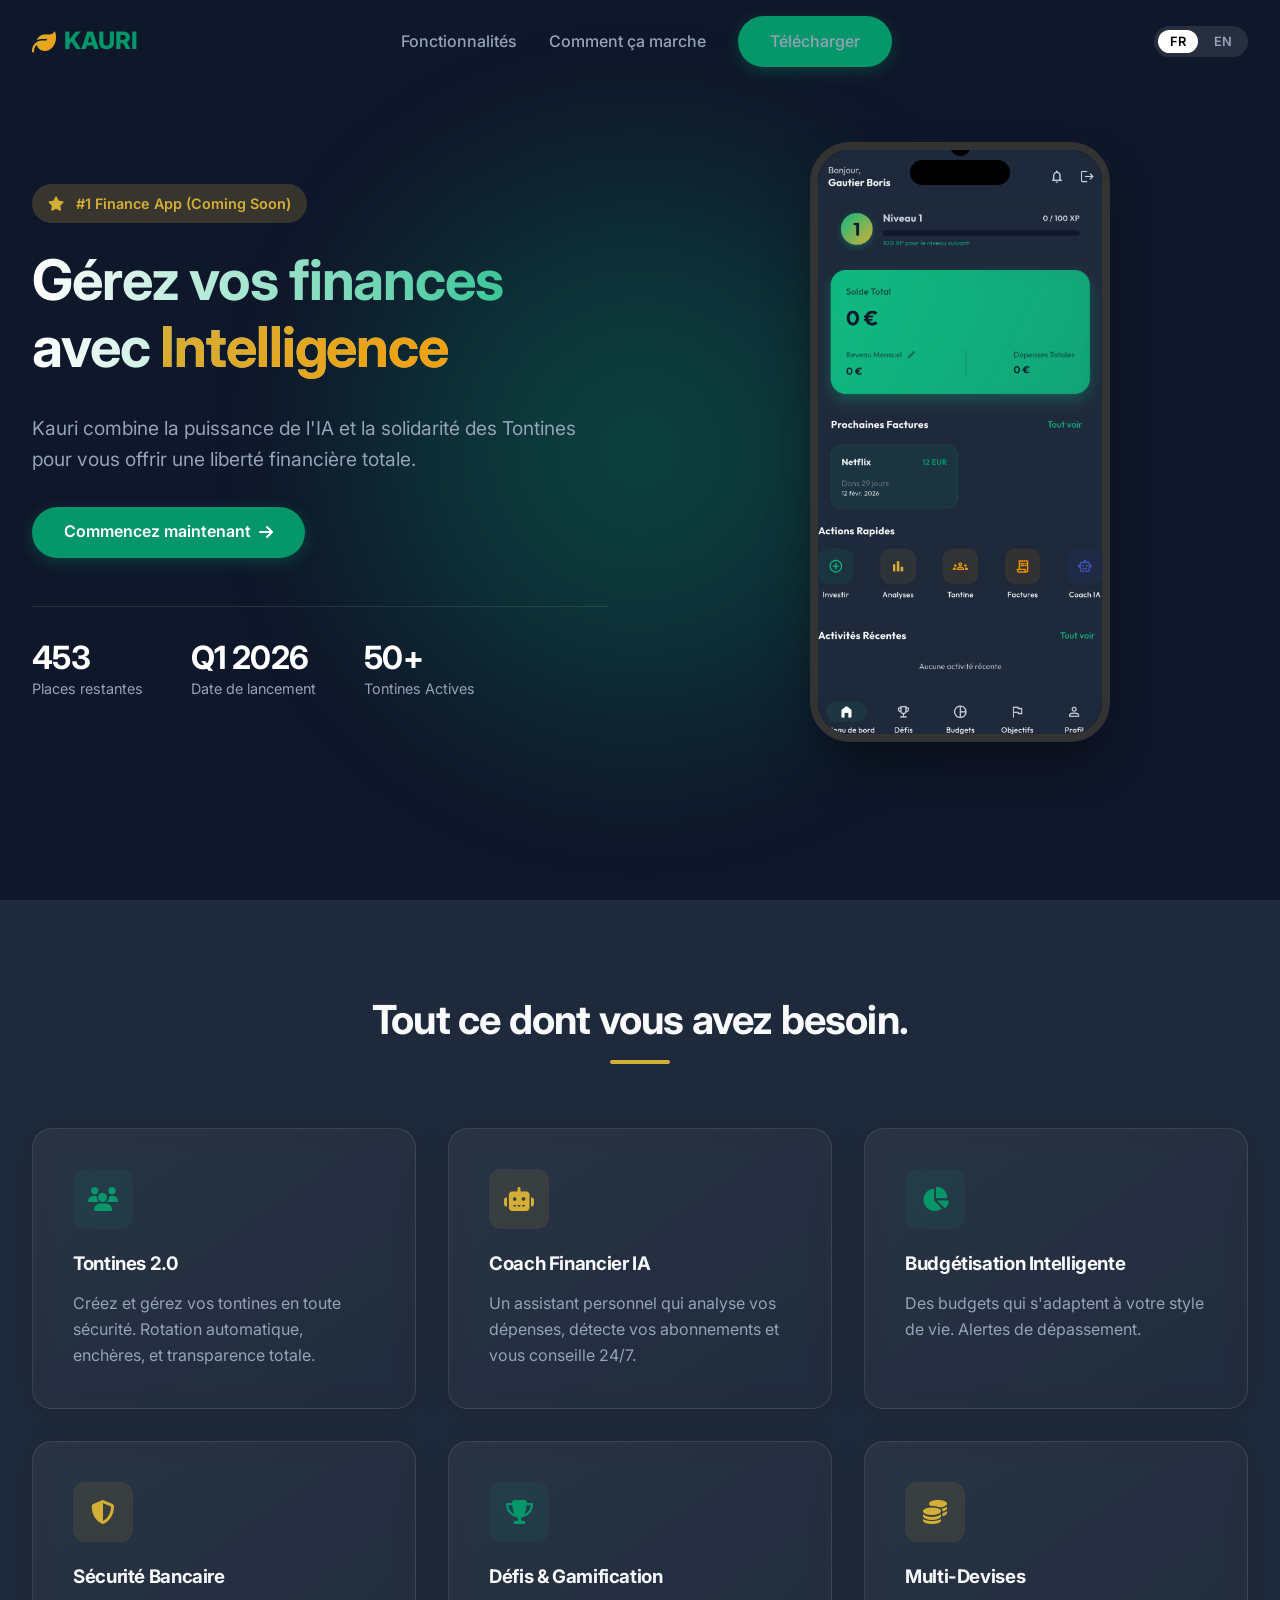
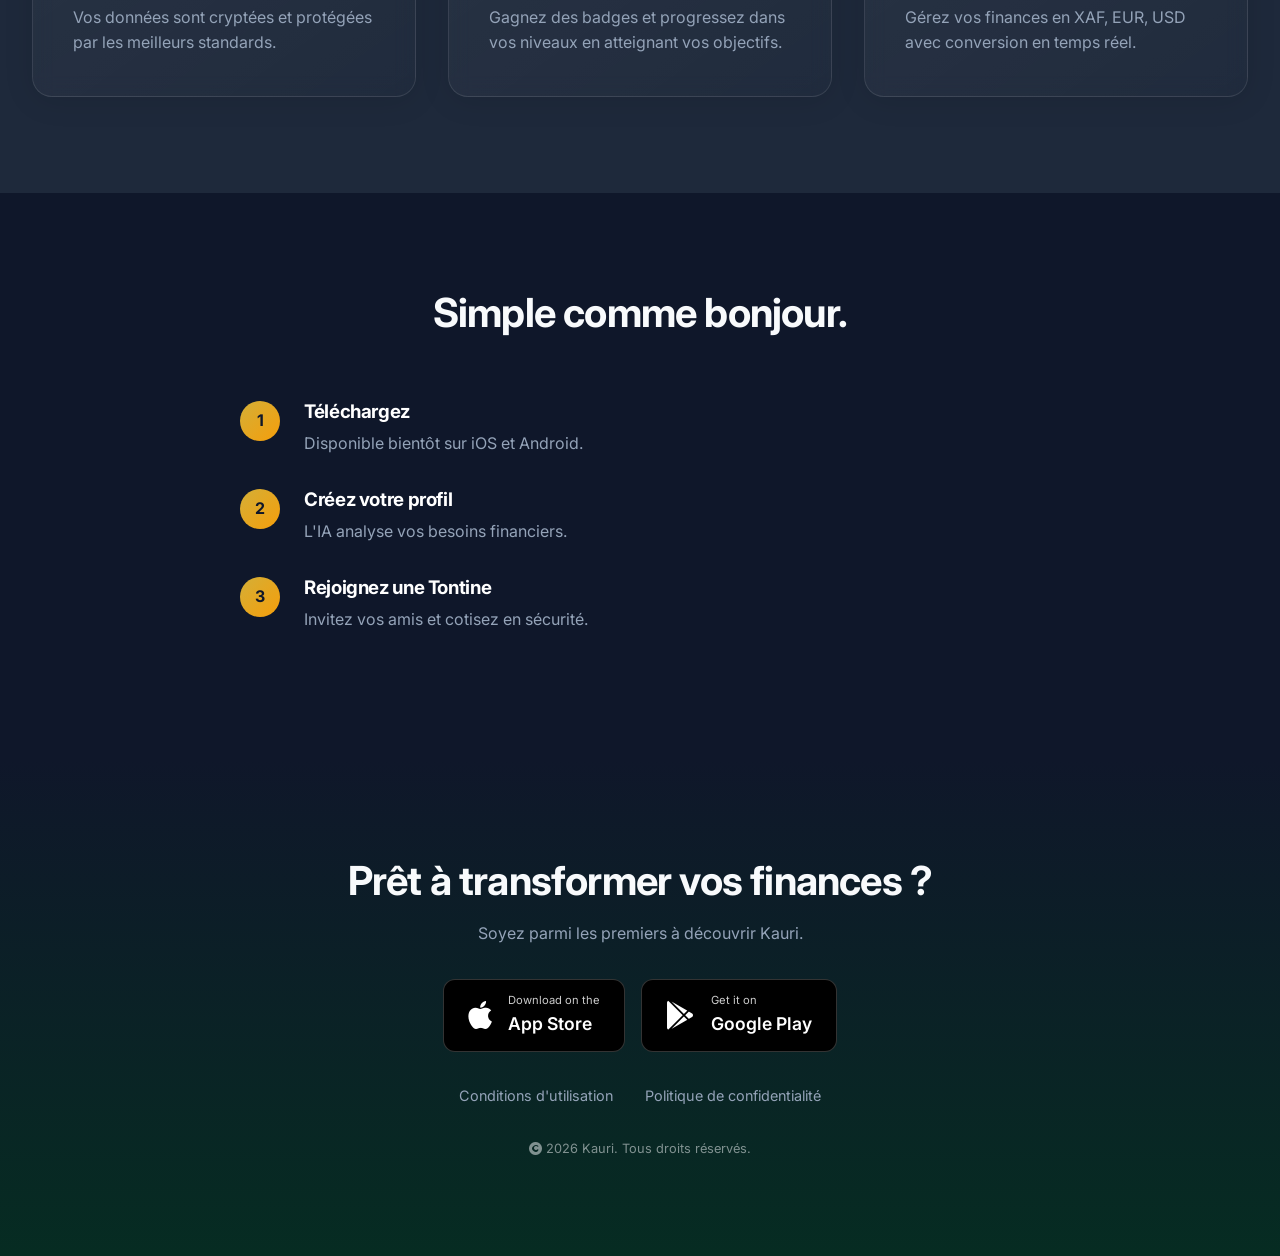
==== index.html @ 6c4b0b82 "Website commit" ====
<!DOCTYPE html>
<html lang="fr">

<head>
    <meta charset="UTF-8">
    <meta name="viewport" content="width=device-width, initial-scale=1.0">
    <title>Kauri - Smart Financial Management</title>
    <link rel="stylesheet" href="styles.css">

    <!-- PWA Manifest -->
    <link rel="manifest" href="manifest.json">
    <meta name="theme-color" content="#059669">
    <link rel="icon" type="image/x-icon" href="logo.png">

    <!-- Social Metadata (Open Graph) -->
    <meta property="og:title" content="Kauri - Smart Financial Management">
    <meta property="og:description"
        content="Kauri combines AI power and Tontine solidarity to give you total financial freedom.">
    <meta property="og:image" content="app_screenshot.png">
    <meta property="og:url" content="https://kauri-app.com">
    <meta name="twitter:card" content="summary_large_image">

    <!-- Google Fonts -->
    <link rel="preconnect" href="https://fonts.googleapis.com">
    <link rel="preconnect" href="https://fonts.gstatic.com" crossorigin>
    <link href="https://fonts.googleapis.com/css2?family=Inter:wght@400;500;600;700;800&display=swap" rel="stylesheet">
    <!-- Font Awesome -->
    <link rel="stylesheet" href="https://cdnjs.cloudflare.com/ajax/libs/font-awesome/6.4.0/css/all.min.css">
    <style>
        .fade-in-up {
            opacity: 0;
            transform: translateY(30px);
            transition: all 0.8s ease-out;
        }

        .fade-in-up.visible {
            opacity: 1;
            transform: translateY(0);
        }
    </style>
</head>

<body>

    <!-- Navigation -->
    <nav>
        <div class="container nav-content">
            <div class="logo">
                <i class="fas fa-leaf text-gradient-gold"></i>
                <span>KAURI</span>
            </div>
            <ul class="nav-links">
                <li><a href="#features" data-i18n="nav.features">Fonctionnalités</a></li>
                <li><a href="#how" data-i18n="nav.howItWorks">Comment ça marche</a></li>
                <li><a href="#download" class="btn btn-primary" data-i18n="nav.download">Télécharger</a></li>
            </ul>
            <div class="lang-switch">
                <button class="lang-btn active" data-lang="fr">FR</button>
                <button class="lang-btn" data-lang="en">EN</button>
            </div>
        </div>
    </nav>

    <!-- Hero Section -->
    <section class="hero">
        <div class="hero-blob"></div>
        <div class="container hero-grid">
            <div class="hero-content fade-in-up">
                <div class="badge"
                    style="display:inline-block; padding: 0.5rem 1rem; background: rgba(212, 175, 55, 0.2); color: var(--secondary); border-radius: 20px; margin-bottom: 1.5rem; font-weight: 600; font-size: 0.9rem;">
                    <i class="fas fa-star" style="margin-right:0.5rem;"></i> #1 Finance App (Coming Soon)
                </div>
                <h1 data-i18n-html="hero.title">Gérez vos finances avec <span
                        class="text-gradient-gold">Intelligence</span></h1>
                <p style="color: var(--text-muted); font-size: 1.2rem; margin: 2rem 0;" data-i18n="hero.subtitle">
                    Kauri combine la puissance de l'IA et la solidarité des Tontines pour vous offrir une liberté
                    financière totale.
                </p>
                <div class="cta-group" style="display: flex; gap: 1rem;">
                    <a href="#download" class="btn btn-primary">
                        <span data-i18n="hero.ctaPrimary">Rejoindre la liste d'attente</span>
                        <i class="fas fa-arrow-right"></i>
                    </a>
                </div>

                <div class="hero-stats">
                    <div class="stat-item">
                        <h4>453</h4>
                        <p data-i18n="hero.stat1">Places restantes</p>
                    </div>
                    <div class="stat-item">
                        <h4>Q1 2026</h4>
                        <p data-i18n="hero.stat2">Date de lancement</p>
                    </div>
                    <div class="stat-item">
                        <h4>50+</h4>
                        <p data-i18n="hero.stat3">Tontines Actives</p>
                    </div>
                </div>
            </div>
            <div class="hero-image-container fade-in-up" style="transition-delay: 0.2s;">
                <!-- Phone Frame Wrapper -->
                <div class="phone-frame">
                    <div class="phone-notch"></div>
                    <div class="phone-screen">
                        <img src="app_screenshot.png" alt="Kauri App Screenshot">
                    </div>
                </div>
            </div>
        </div>
    </section>

    <!-- Features Section -->
    <section id="features" style="background: var(--bg-card);">
        <div class="container">
            <div style="text-align: center; margin-bottom: 4rem;" class="fade-in-up">
                <h2 data-i18n="features.title">Tout ce dont vous avez besoin.</h2>
                <div
                    style="width: 60px; height: 4px; background: var(--secondary); margin: 1rem auto; border-radius: 2px;">
                </div>
            </div>

            <div style="display: grid; grid-template-columns: repeat(auto-fit, minmax(300px, 1fr)); gap: 2rem;">
                <!-- Feature 1 -->
                <div class="feature-card glass fade-in-up">
                    <div class="icon-box">
                        <i class="fas fa-users"></i>
                    </div>
                    <h3 data-i18n="features.tontineTitle">Tontines 2.0</h3>
                    <p style="color: var(--text-muted); margin-top: 1rem;" data-i18n="features.tontineDesc">
                        Créez et gérez vos tontines en toute sécurité. Rotation automatique, enchères, et transparence
                        totale.
                    </p>
                </div>

                <!-- Feature 2 -->
                <div class="feature-card glass fade-in-up" style="transition-delay: 0.1s;">
                    <div class="icon-box gold">
                        <i class="fas fa-robot"></i>
                    </div>
                    <h3 data-i18n="features.aiTitle">Coach Financier IA</h3>
                    <p style="color: var(--text-muted); margin-top: 1rem;" data-i18n="features.aiDesc">
                        Un assistant personnel qui analyse vos dépenses, détecte vos abonnements et vous conseille 24/7.
                    </p>
                </div>

                <!-- Feature 3 -->
                <div class="feature-card glass fade-in-up" style="transition-delay: 0.2s;">
                    <div class="icon-box">
                        <i class="fas fa-chart-pie"></i>
                    </div>
                    <h3 data-i18n="features.budgetTitle">Budgétisation Intelligente</h3>
                    <p style="color: var(--text-muted); margin-top: 1rem;" data-i18n="features.budgetDesc">
                        Des budgets qui s'adaptent à votre style de vie. Alertes de dépassement et catégorisation auto.
                    </p>
                </div>

                <!-- Feature 4 -->
                <div class="feature-card glass fade-in-up" style="transition-delay: 0.3s;">
                    <div class="icon-box gold">
                        <i class="fas fa-shield-alt"></i>
                    </div>
                    <h3 data-i18n="features.securityTitle">Sécurité Bancaire</h3>
                    <p style="color: var(--text-muted); margin-top: 1rem;" data-i18n="features.securityDesc">
                        Vos données sont cryptées et protégées par les meilleurs standards de l'industrie.
                    </p>
                </div>

                <!-- Feature 5 -->
                <div class="feature-card glass fade-in-up" style="transition-delay: 0.4s;">
                    <div class="icon-box">
                        <i class="fas fa-trophy"></i>
                    </div>
                    <h3 data-i18n="features.gamificationTitle">Défis & Gamification</h3>
                    <p style="color: var(--text-muted); margin-top: 1rem;" data-i18n="features.gamificationDesc">
                        Gagnez des badges et progressez dans vos niveaux en atteignant vos objectifs.
                    </p>
                </div>

                <!-- Feature 6 -->
                <div class="feature-card glass fade-in-up" style="transition-delay: 0.5s;">
                    <div class="icon-box gold">
                        <i class="fas fa-coins"></i>
                    </div>
                    <h3 data-i18n="features.multiCurrencyTitle">Multi-Devises</h3>
                    <p style="color: var(--text-muted); margin-top: 1rem;" data-i18n="features.multiCurrencyDesc">
                        Gérez vos finances en XAF, EUR, USD avec conversion en temps réel.
                    </p>
                </div>
            </div>
        </div>
    </section>

    <!-- How It Works Section -->
    <section id="how">
        <div class="container">
            <div style="text-align: center; margin-bottom: 4rem;" class="fade-in-up">
                <h2 data-i18n="how.title">Simple comme bonjour.</h2>
            </div>
            <div style="max-width: 800px; margin: 0 auto;">
                <div class="how-step fade-in-up">
                    <div class="step-number">1</div>
                    <div class="step-content">
                        <h3 data-i18n="how.step1Title">Téléchargez</h3>
                        <p style="color: var(--text-muted);" data-i18n="how.step1Desc">Disponible bientôt sur iOS et
                            Android.</p>
                    </div>
                </div>
                <div class="how-step fade-in-up" style="transition-delay: 0.1s;">
                    <div class="step-number">2</div>
                    <div class="step-content">
                        <h3 data-i18n="how.step2Title">Créez votre profil</h3>
                        <p style="color: var(--text-muted);" data-i18n="how.step2Desc">L'IA analyse vos besoins
                            financiers.</p>
                    </div>
                </div>
                <div class="how-step fade-in-up" style="transition-delay: 0.2s;">
                    <div class="step-number">3</div>
                    <div class="step-content">
                        <h3 data-i18n="how.step3Title">Rejoignez une Tontine</h3>
                        <p style="color: var(--text-muted);" data-i18n="how.step3Desc">Invitez vos amis et cotisez en
                            sécurité.</p>
                    </div>
                </div>
            </div>
        </div>
    </section>

    <!-- Download Section -->
    <section id="download" class="download-section">
        <div class="container fade-in-up">
            <h2 style="margin-bottom: 1rem;" data-i18n="download.title">Prêt à transformer vos finances ?</h2>
            <p style="color: var(--text-muted); margin-bottom: 2rem;" data-i18n="download.subtitle">Soyez parmi les
                premiers à découvrir Kauri.</p>

            <div class="store-buttons">
                <a href="#" class="store-btn">
                    <i class="fab fa-apple" style="font-size: 2rem;"></i>
                    <div>
                        <span class="small-text">Download on the</span>
                        <span class="big-text" data-i18n="download.apple">App Store</span>
                    </div>
                </a>
                <a href="#" class="store-btn">
                    <i class="fab fa-google-play" style="font-size: 1.8rem;"></i>
                    <div>
                        <span class="small-text">Get it on</span>
                        <span class="big-text" data-i18n="download.google">Google Play</span>
                    </div>
                </a>
            </div>

            <div class="footer-links fade-in-up">
                <a href="terms.html" data-i18n="footer.terms">Conditions d'utilisation</a>
                <a href="privacy.html" data-i18n="footer.privacy">Politique de confidentialité</a>
            </div>

            <div style="margin-top: 2rem; opacity: 0.5; font-size: 0.8rem;">
                <i class="fas fa-copyright"></i> <span id="year"></span> Kauri. <span data-i18n="footer.rights">Tous
                    droits réservés.</span>
            </div>
        </div>
    </section>

    <script src="scripts.js"></script>
</body>

</html>
---- styles.css ----
:root {
    /* Brand Colors */
    --primary: #059669;
    /* Kauri Emerald */
    --primary-dark: #064E3B;
    /* Deep Emerald */
    --primary-light: #10B981;
    /* Bright Emerald */
    --secondary: #D4AF37;
    /* Kauri Gold */
    --secondary-light: #FCD34D;
    /* Light Gold */
    --accent: #F59E0B;
    /* Amber Accent */

    /* Neutrals */
    --bg-dark: #0f172a;
    /* Slate 900 */
    --bg-card: #1e293b;
    /* Slate 800 */
    --text-main: #f8fafc;
    /* Slate 50 */
    --text-muted: #94a3b8;
    /* Slate 400 */

    /* Gradients */
    --gradient-hero: linear-gradient(135deg, var(--primary-dark) 0%, var(--bg-dark) 100%);
    --gradient-gold: linear-gradient(135deg, var(--secondary) 0%, var(--accent) 100%);
    --gradient-glass: linear-gradient(145deg, rgba(255, 255, 255, 0.05) 0%, rgba(255, 255, 255, 0.01) 100%);
}

* {
    margin: 0;
    padding: 0;
    box-sizing: border-box;
    font-family: 'Inter', system-ui, -apple-system, sans-serif;
}

body {
    background-color: var(--bg-dark);
    color: var(--text-main);
    overflow-x: hidden;
    line-height: 1.6;
}

/* Glassmorphism Utilities */
.glass {
    background: var(--gradient-glass);
    backdrop-filter: blur(10px);
    -webkit-backdrop-filter: blur(10px);
    border: 1px solid rgba(255, 255, 255, 0.1);
    box-shadow: 0 4px 30px rgba(0, 0, 0, 0.1);
}

.glass-nav {
    background: rgba(15, 23, 42, 0.8);
    backdrop-filter: blur(12px);
    border-bottom: 1px solid rgba(255, 255, 255, 0.05);
}

/* Typography */
h1,
h2,
h3,
h4 {
    font-weight: 700;
    letter-spacing: -0.02em;
    line-height: 1.2;
}

h1 {
    font-size: 3.5rem;
    background: linear-gradient(to right, #fff, var(--primary-light));
    -webkit-background-clip: text;
    -webkit-text-fill-color: transparent;
}

h2 {
    font-size: 2.5rem;
    margin-bottom: 1rem;
}

.text-gold {
    color: var(--secondary);
}

.text-gradient-gold {
    background: var(--gradient-gold);
    -webkit-background-clip: text;
    -webkit-text-fill-color: transparent;
}

/* Buttons */
.btn {
    display: inline-flex;
    align-items: center;
    gap: 0.5rem;
    padding: 0.8rem 2rem;
    border-radius: 9999px;
    font-weight: 600;
    text-decoration: none;
    transition: all 0.3s ease;
    cursor: pointer;
    border: none;
}

.btn-primary {
    background: var(--primary);
    color: white;
    box-shadow: 0 4px 15px rgba(5, 150, 105, 0.3);
}

.btn-primary:hover {
    background: var(--primary-light);
    transform: translateY(-2px);
    box-shadow: 0 8px 25px rgba(5, 150, 105, 0.4);
}

.btn-secondary {
    background: transparent;
    border: 2px solid var(--secondary);
    color: var(--secondary);
}

.btn-secondary:hover {
    background: var(--secondary);
    color: var(--bg-dark);
    transform: translateY(-2px);
}

/* Layout */
.container {
    max-width: 1280px;
    margin: 0 auto;
    padding: 0 2rem;
}

section {
    padding: 6rem 0;
    position: relative;
}

/* Navigation */
nav {
    position: fixed;
    top: 0;
    width: 100%;
    z-index: 1000;
    padding: 1rem 0;
    transition: all 0.3s;
}

.nav-content {
    display: flex;
    justify-content: space-between;
    align-items: center;
}

.logo {
    font-size: 1.5rem;
    font-weight: 800;
    color: white;
    display: flex;
    align-items: center;
    gap: 0.5rem;
}

.logo span {
    color: var(--primary);
}

.nav-links {
    display: flex;
    gap: 2rem;
    list-style: none;
    align-items: center;
}

.nav-links a {
    color: var(--text-muted);
    text-decoration: none;
    transition: color 0.3s;
    font-weight: 500;
}

.nav-links a:hover {
    color: white;
}

/* Hero Section */
.hero {
    min-height: 100vh;
    display: flex;
    align-items: center;
    background: radial-gradient(circle at 50% 50%, rgba(5, 150, 105, 0.15) 0%, transparent 50%);
    padding-top: 80px;
    /* Nav height */
}

.hero-grid {
    display: grid;
    grid-template-columns: 1fr 1fr;
    gap: 4rem;
    align-items: center;
}

.hero-stats {
    display: flex;
    gap: 3rem;
    margin-top: 3rem;
    padding-top: 2rem;
    border-top: 1px solid rgba(255, 255, 255, 0.1);
}

.stat-item h4 {
    font-size: 2rem;
    color: white;
}

.stat-item p {
    color: var(--text-muted);
    font-size: 0.9rem;
}

/* Phone Frame */
.phone-frame {
    position: relative;
    width: 300px;
    /* Adjust based on image ratio */
    height: 600px;
    background: black;
    border-radius: 40px;
    border: 8px solid #333;
    overflow: hidden;
    margin: 0 auto;
    box-shadow: 0 25px 50px -12px rgba(0, 0, 0, 0.5);
    z-index: 2;
}

.phone-screen {
    width: 100%;
    height: 100%;
    overflow: hidden;
    position: relative;
    background: #000;
    /* Fallback */
}

.phone-screen img {
    width: 100%;
    height: 100%;
    object-fit: cover;
    /* or contain */
}

/* Notch / Dynamic Island */
.phone-notch {
    position: absolute;
    top: 10px;
    left: 50%;
    transform: translateX(-50%);
    width: 100px;
    height: 25px;
    background: black;
    border-radius: 15px;
    z-index: 10;
}

.hero-blob {
    position: absolute;
    top: 50%;
    left: 50%;
    transform: translate(-50%, -50%);
    width: 500px;
    height: 500px;
    background: var(--primary);
    filter: blur(100px);
    opacity: 0.2;
    z-index: -1;
    border-radius: 50%;
}

.hero-image-container {
    animation: float 6s ease-in-out infinite;
}

@keyframes float {
    0% {
        transform: translateY(0px);
    }

    50% {
        transform: translateY(-20px);
    }

    100% {
        transform: translateY(0px);
    }
}

/* Features Grid */
.feature-card {
    padding: 2.5rem;
    border-radius: 20px;
    transition: transform 0.3s;
}

.feature-card:hover {
    transform: translateY(-10px);
    background: rgba(255, 255, 255, 0.03);
}

.icon-box {
    width: 60px;
    height: 60px;
    background: rgba(5, 150, 105, 0.1);
    border-radius: 12px;
    display: flex;
    align-items: center;
    justify-content: center;
    margin-bottom: 1.5rem;
    color: var(--primary);
    font-size: 1.5rem;
}

.icon-box.gold {
    background: rgba(212, 175, 55, 0.1);
    color: var(--secondary);
}

/* How It Works */
.how-step {
    display: flex;
    align-items: flex-start;
    gap: 1.5rem;
    margin-bottom: 2rem;
    position: relative;
}

.step-number {
    width: 40px;
    height: 40px;
    background: var(--gradient-gold);
    color: var(--bg-dark);
    font-weight: bold;
    border-radius: 50%;
    display: flex;
    align-items: center;
    justify-content: center;
    flex-shrink: 0;
    z-index: 2;
}

.step-content h3 {
    margin-bottom: 0.5rem;
    color: white;
}

/* App Showcase */
.showcase-scroll {
    display: flex;
    gap: 2rem;
    overflow-x: auto;
    padding: 2rem 0;
    scrollbar-width: none;
}

.showcase-scroll::-webkit-scrollbar {
    display: none;
}

/* Download Section */
.download-section {
    background: linear-gradient(180deg, var(--bg-dark) 0%, #062c22 100%);
    text-align: center;
}

.store-buttons {
    display: flex;
    justify-content: center;
    gap: 1rem;
    margin-top: 2rem;
}

.store-btn {
    background: black;
    color: white;
    border-radius: 12px;
    padding: 0.8rem 1.5rem;
    display: flex;
    align-items: center;
    gap: 1rem;
    text-align: left;
    border: 1px solid rgba(255, 255, 255, 0.2);
    transition: all 0.3s;
    text-decoration: none;
}

.store-btn:hover {
    transform: scale(1.05);
    border-color: var(--primary);
}

.small-text {
    font-size: 0.7rem;
    display: block;
    opacity: 0.8;
}

.big-text {
    font-size: 1.1rem;
    font-weight: 600;
}

/* Language Switch */
.lang-switch {
    background: rgba(255, 255, 255, 0.1);
    border-radius: 20px;
    padding: 4px;
    display: flex;
    gap: 4px;
}

.lang-btn {
    padding: 4px 12px;
    border-radius: 16px;
    border: none;
    background: transparent;
    color: var(--text-muted);
    cursor: pointer;
    font-size: 0.8rem;
    font-weight: 600;
}

.lang-btn.active {
    background: white;
    color: black;
}

/* Footer Links */
.footer-links {
    margin-top: 2rem;
    display: flex;
    justify-content: center;
    gap: 2rem;
}

.footer-links a {
    color: var(--text-muted);
    text-decoration: none;
    font-size: 0.9rem;
}

.footer-links a:hover {
    color: var(--primary);
}

/* Responsive */
@media (max-width: 768px) {
    h1 {
        font-size: 2.5rem;
    }

    .hero-grid {
        grid-template-columns: 1fr;
        text-align: center;
    }

    .hero-stats {
        justify-content: center;
        flex-wrap: wrap;
    }

    .nav-links {
        display: none;
    }

    /* Add hamburger later if needed */
    .hero-image-container {
        margin-top: 2rem;
    }
}
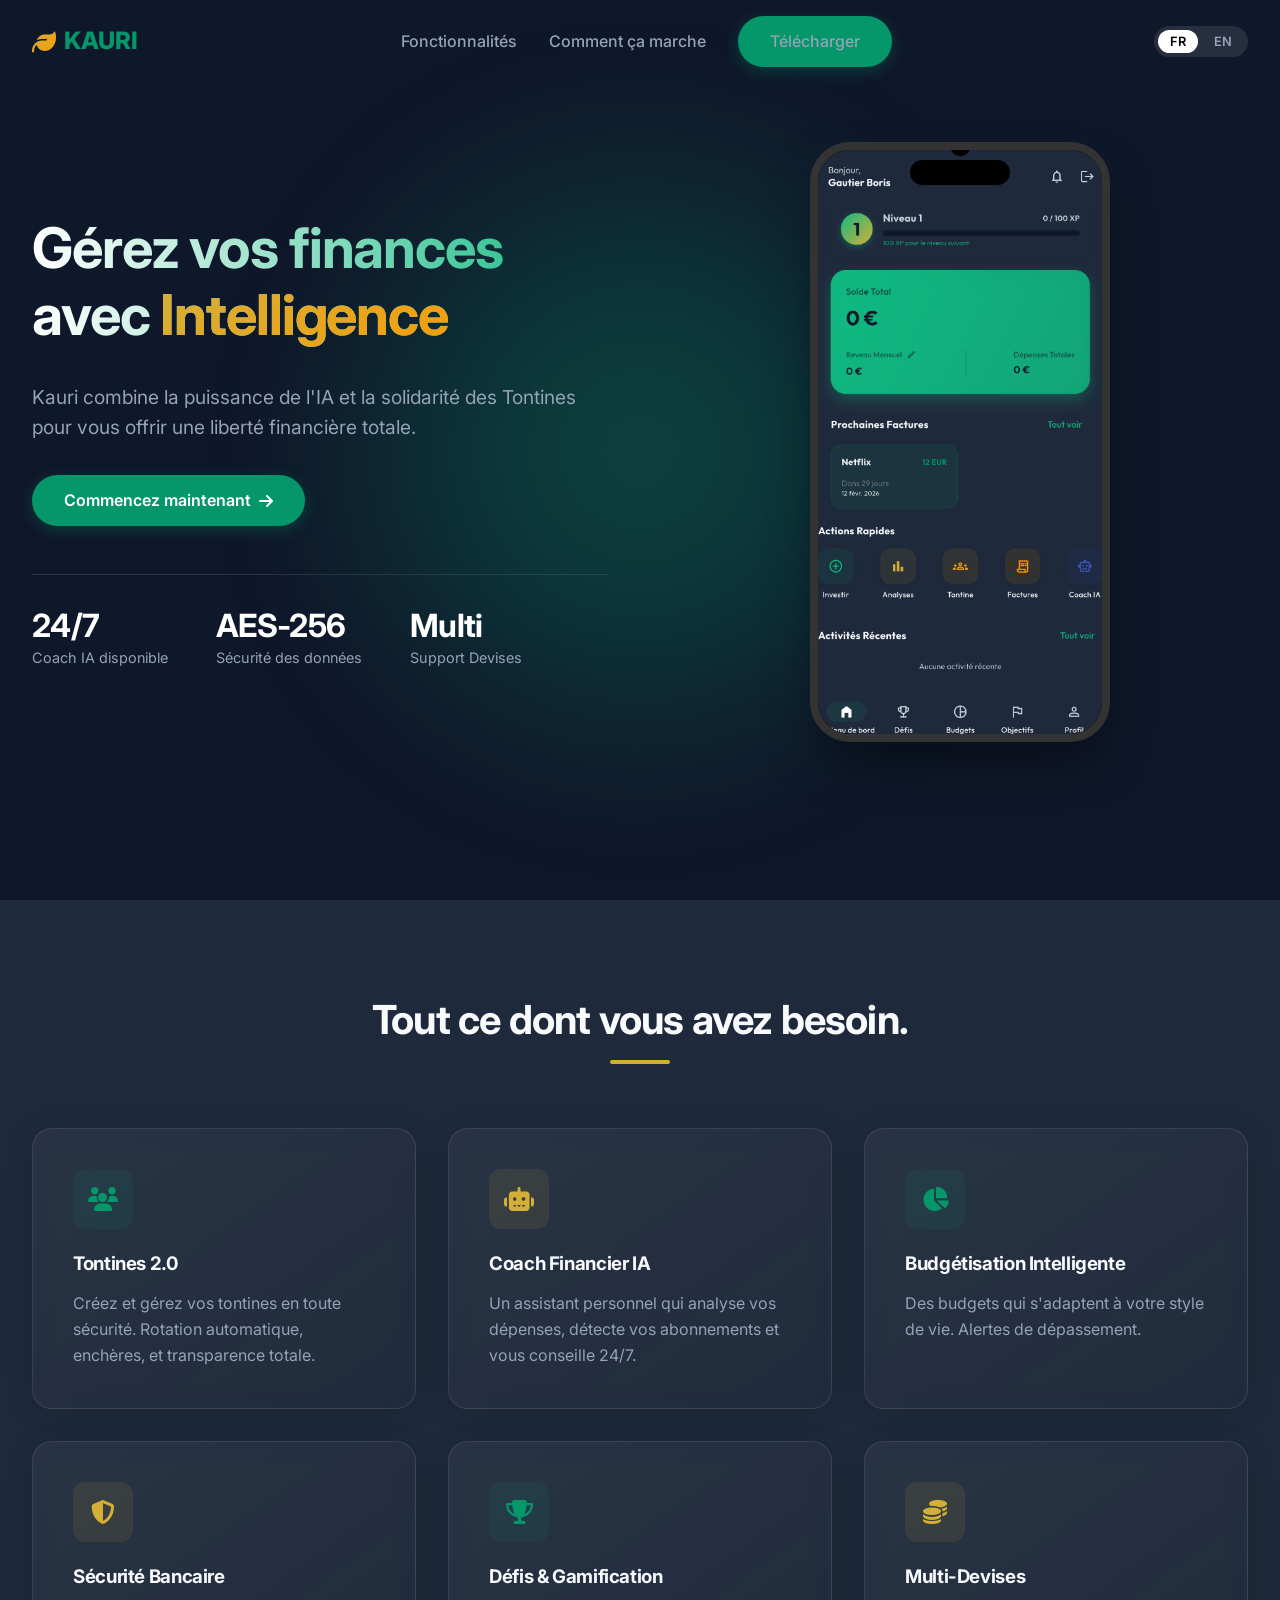
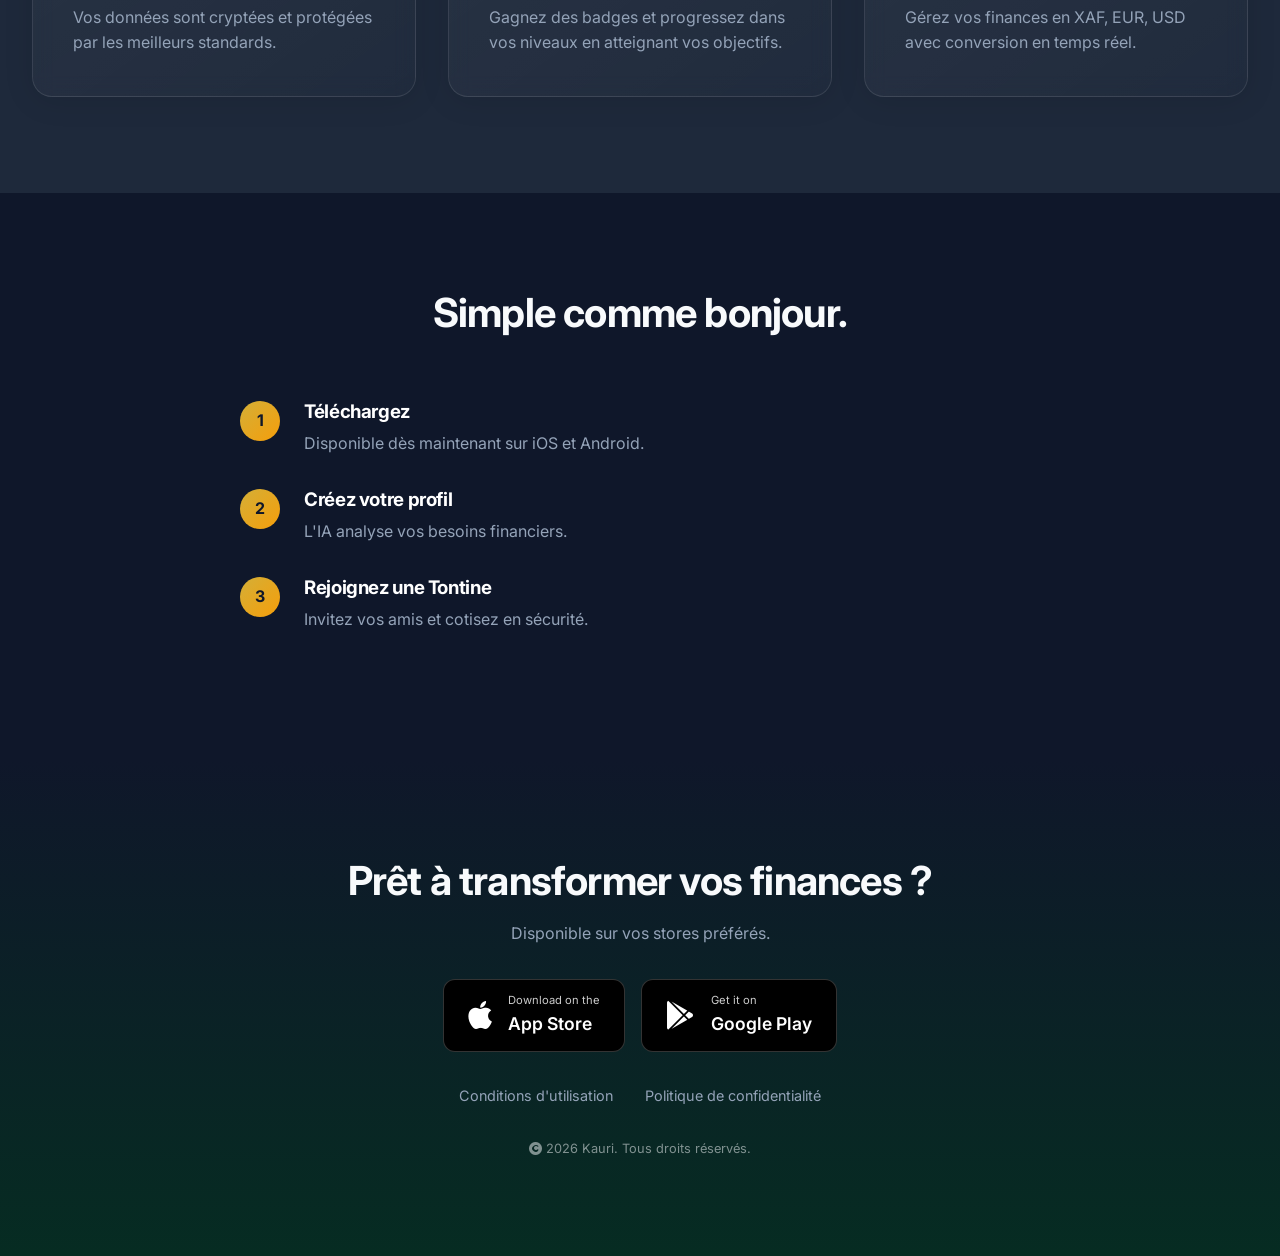
==== commit a7e0a3ae: "feat: Update website content to reflect app availability, new hero stats, and direct store links." ====
--- a/index.html
+++ b/index.html
@@ -66,10 +66,6 @@
         <div class="hero-blob"></div>
         <div class="container hero-grid">
             <div class="hero-content fade-in-up">
-                <div class="badge"
-                    style="display:inline-block; padding: 0.5rem 1rem; background: rgba(212, 175, 55, 0.2); color: var(--secondary); border-radius: 20px; margin-bottom: 1.5rem; font-weight: 600; font-size: 0.9rem;">
-                    <i class="fas fa-star" style="margin-right:0.5rem;"></i> #1 Finance App (Coming Soon)
-                </div>
                 <h1 data-i18n-html="hero.title">Gérez vos finances avec <span
                         class="text-gradient-gold">Intelligence</span></h1>
                 <p style="color: var(--text-muted); font-size: 1.2rem; margin: 2rem 0;" data-i18n="hero.subtitle">
@@ -78,23 +74,23 @@
                 </p>
                 <div class="cta-group" style="display: flex; gap: 1rem;">
                     <a href="#download" class="btn btn-primary">
-                        <span data-i18n="hero.ctaPrimary">Rejoindre la liste d'attente</span>
+                        <span data-i18n="hero.ctaPrimary">Commencez maintenant</span>
                         <i class="fas fa-arrow-right"></i>
                     </a>
                 </div>
 
                 <div class="hero-stats">
                     <div class="stat-item">
-                        <h4>453</h4>
-                        <p data-i18n="hero.stat1">Places restantes</p>
+                        <h4>24/7</h4>
+                        <p data-i18n="hero.stat1">Coach IA disponible</p>
                     </div>
                     <div class="stat-item">
-                        <h4>Q1 2026</h4>
-                        <p data-i18n="hero.stat2">Date de lancement</p>
+                        <h4>AES-256</h4>
+                        <p data-i18n="hero.stat2">Sécurité des données</p>
                     </div>
                     <div class="stat-item">
-                        <h4>50+</h4>
-                        <p data-i18n="hero.stat3">Tontines Actives</p>
+                        <h4>Multi</h4>
+                        <p data-i18n="hero.stat3">Support Devises</p>
                     </div>
                 </div>
             </div>
@@ -234,14 +230,16 @@
                 premiers à découvrir Kauri.</p>
 
             <div class="store-buttons">
-                <a href="#" class="store-btn">
+                <a href="https://apps.apple.com/app/id6757806640" class="store-btn" target="_blank"
+                    rel="noopener noreferrer">
                     <i class="fab fa-apple" style="font-size: 2rem;"></i>
                     <div>
                         <span class="small-text">Download on the</span>
                         <span class="big-text" data-i18n="download.apple">App Store</span>
                     </div>
                 </a>
-                <a href="#" class="store-btn">
+                <a href="https://play.google.com/store/apps/details?id=cm.tbg.kauri" class="store-btn" target="_blank"
+                    rel="noopener noreferrer">
                     <i class="fab fa-google-play" style="font-size: 1.8rem;"></i>
                     <div>
                         <span class="small-text">Get it on</span>
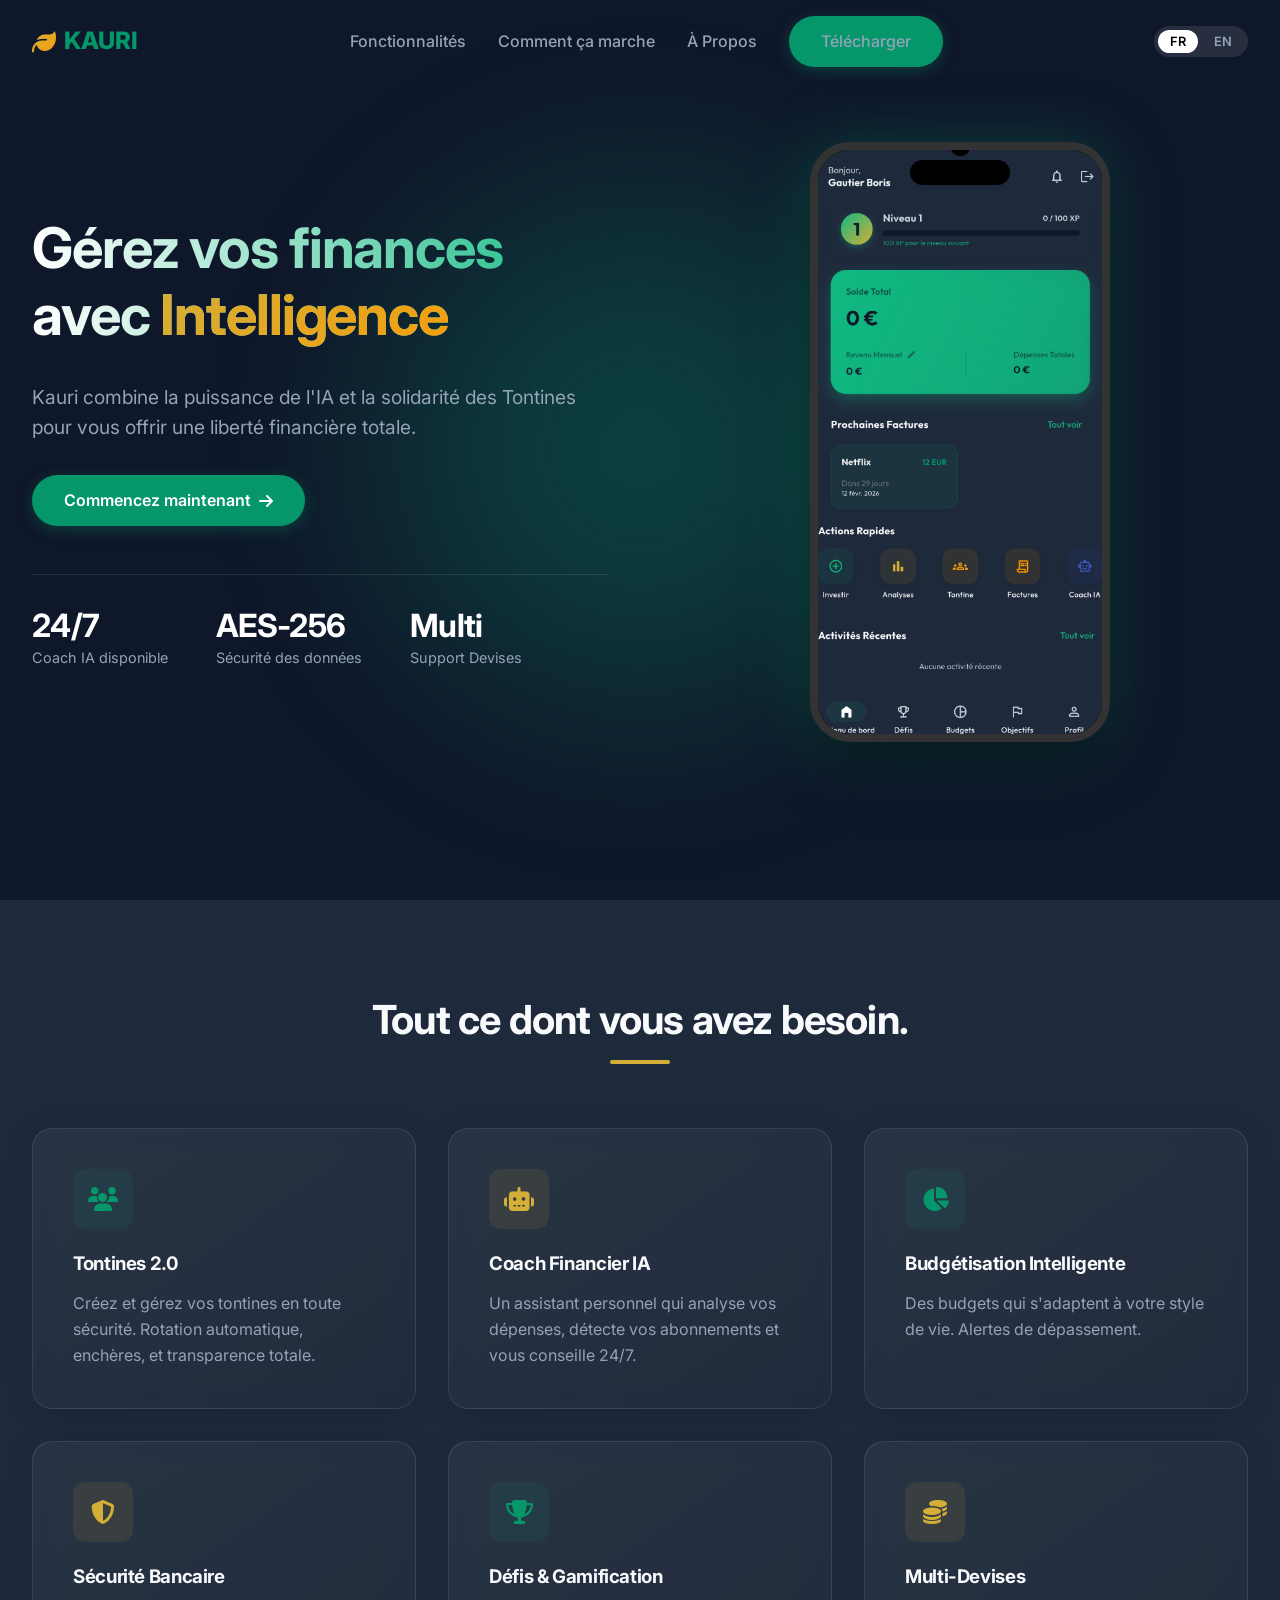
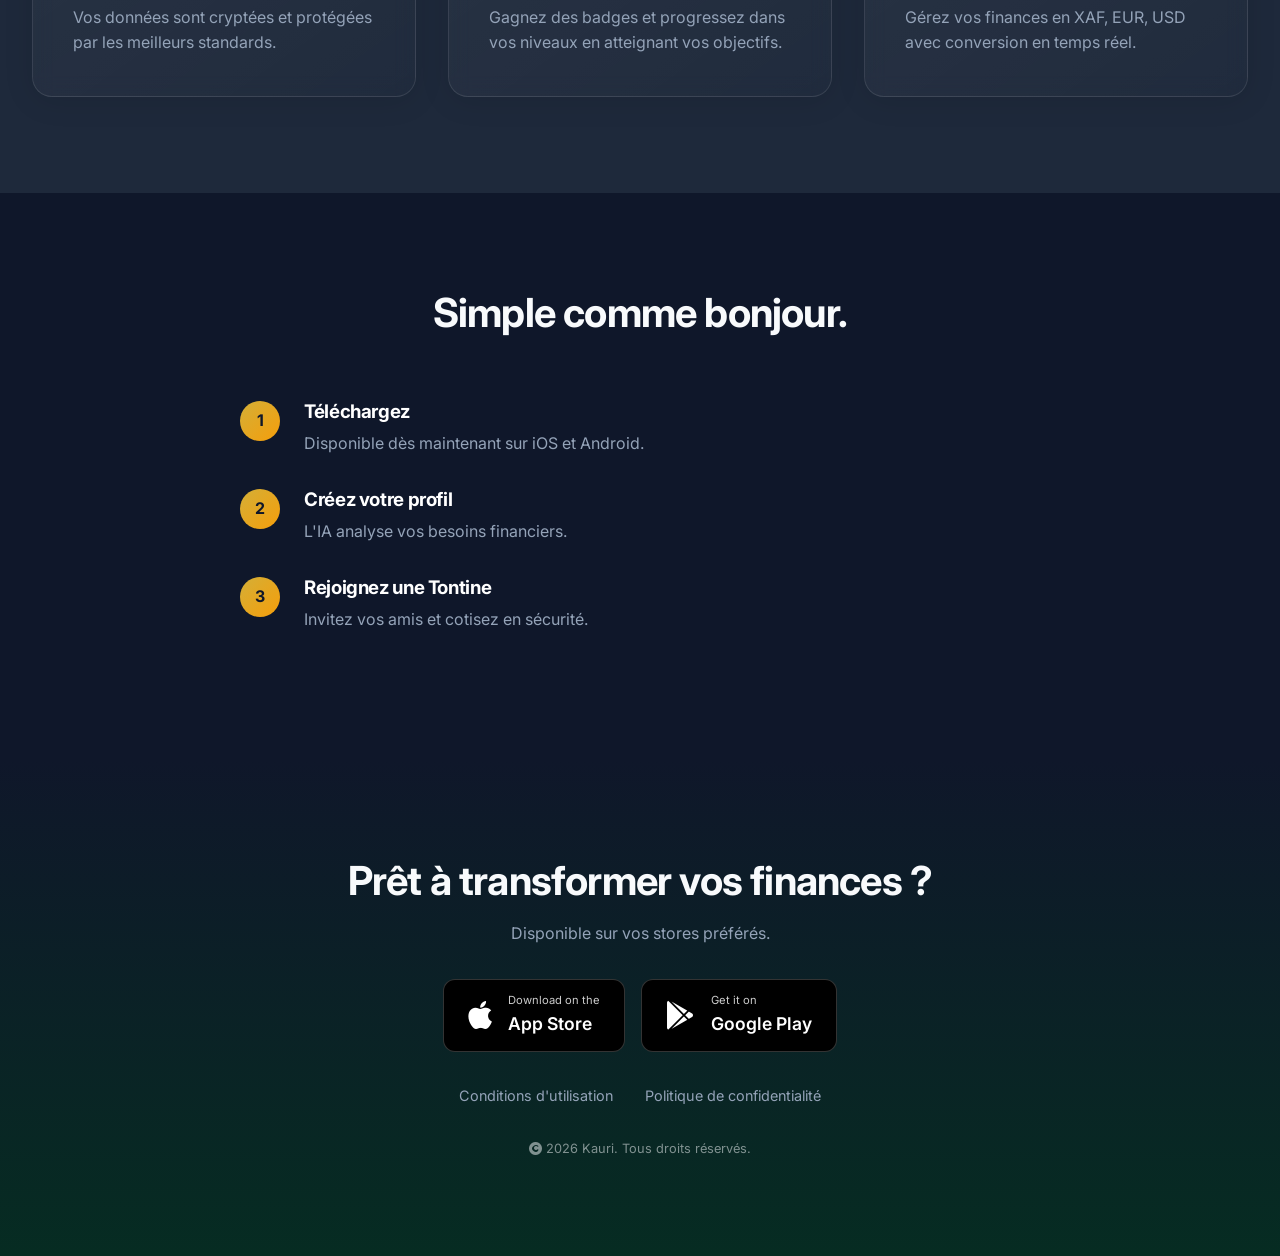
==== commit bd83c28f: "feat: Add an 'About' page detailing Kauri's features and functionalities." ====
--- a/index.html
+++ b/index.html
@@ -52,6 +52,7 @@
             <ul class="nav-links">
                 <li><a href="#features" data-i18n="nav.features">Fonctionnalités</a></li>
                 <li><a href="#how" data-i18n="nav.howItWorks">Comment ça marche</a></li>
+                <li><a href="about.html">À Propos</a></li>
                 <li><a href="#download" class="btn btn-primary" data-i18n="nav.download">Télécharger</a></li>
             </ul>
             <div class="lang-switch">
--- a/styles.css
+++ b/styles.css
@@ -27,6 +27,38 @@
     --gradient-hero: linear-gradient(135deg, var(--primary-dark) 0%, var(--bg-dark) 100%);
     --gradient-gold: linear-gradient(135deg, var(--secondary) 0%, var(--accent) 100%);
     --gradient-glass: linear-gradient(145deg, rgba(255, 255, 255, 0.05) 0%, rgba(255, 255, 255, 0.01) 100%);
+    --gradient-premium: linear-gradient(135deg, #059669 0%, #d4af37 100%);
+}
+
+/* Custom Scrollbar */
+::-webkit-scrollbar {
+    width: 8px;
+}
+
+::-webkit-scrollbar-track {
+    background: var(--bg-dark);
+}
+
+::-webkit-scrollbar-thumb {
+    background: rgba(255, 255, 255, 0.1);
+    border-radius: 10px;
+}
+
+::-webkit-scrollbar-thumb:hover {
+    background: var(--primary);
+}
+
+/* Progress Bar */
+.scroll-progress {
+    position: fixed;
+    top: 0;
+    left: 0;
+    width: 0%;
+    height: 4px;
+    background: var(--gradient-gold);
+    z-index: 2000;
+    transition: width 0.1s ease-out;
+    box-shadow: 0 0 10px rgba(212, 175, 55, 0.5);
 }
 
 * {
@@ -282,19 +314,270 @@
 
 .hero-image-container {
     animation: float 6s ease-in-out infinite;
+    filter: drop-shadow(0 0 30px rgba(5, 150, 105, 0.3));
 }
 
 @keyframes float {
+
+    0%,
+    100% {
+        transform: translateY(0px) rotate(0deg);
+    }
+
+    50% {
+        transform: translateY(-20px) rotate(2deg);
+    }
+}
+
+@keyframes pulse-gold {
     0% {
-        transform: translateY(0px);
-    }
-
-    50% {
-        transform: translateY(-20px);
+        box-shadow: 0 0 0 0 rgba(212, 175, 55, 0.4);
+    }
+
+    70% {
+        box-shadow: 0 0 0 20px rgba(212, 175, 55, 0);
     }
 
     100% {
-        transform: translateY(0px);
+        box-shadow: 0 0 0 0 rgba(212, 175, 55, 0);
+    }
+}
+
+.fade-in-up {
+    opacity: 0;
+    transform: translateY(30px);
+    transition: all 0.8s cubic-bezier(0.4, 0, 0.2, 1);
+}
+
+.fade-in-up.visible {
+    opacity: 1;
+    transform: translateY(0);
+}
+
+/* About Page Specific Styles */
+.about-hero {
+    padding: 12rem 0 8rem;
+    background: radial-gradient(circle at 50% 0%, rgba(5, 150, 105, 0.25) 0%, transparent 70%),
+        radial-gradient(circle at 80% 50%, rgba(212, 175, 55, 0.1) 0%, transparent 50%);
+    position: relative;
+    overflow: hidden;
+}
+
+.about-hero::before {
+    content: '';
+    position: absolute;
+    top: -50%;
+    left: -50%;
+    width: 200%;
+    height: 200%;
+    background: radial-gradient(circle at center, rgba(5, 150, 105, 0.05) 0%, transparent 50%);
+    animation: rotate 20s linear infinite;
+    z-index: -1;
+}
+
+@keyframes rotate {
+    from {
+        transform: rotate(0deg);
+    }
+
+    to {
+        transform: rotate(360deg);
+    }
+}
+
+.feature-layout {
+    display: grid;
+    grid-template-columns: 280px 1fr;
+    gap: 4rem;
+    align-items: flex-start;
+}
+
+.feature-sidebar {
+    position: sticky;
+    top: 100px;
+}
+
+.sticky-nav {
+    display: flex;
+    flex-direction: column;
+    gap: 0.5rem;
+    padding: 1.5rem;
+    border-radius: 20px;
+    background: rgba(255, 255, 255, 0.02);
+    border: 1px solid rgba(255, 255, 255, 0.05);
+}
+
+.side-link {
+    padding: 0.8rem 1.2rem;
+    color: var(--text-muted);
+    text-decoration: none;
+    border-radius: 10px;
+    transition: all 0.3s;
+    font-size: 0.95rem;
+    font-weight: 500;
+}
+
+.side-link:hover {
+    color: white;
+    background: rgba(255, 255, 255, 0.05);
+}
+
+.side-link.active {
+    background: var(--primary);
+    color: white;
+}
+
+.feature-scroll-content {
+    display: flex;
+    flex-direction: column;
+    gap: 6rem;
+}
+
+.feature-section {
+    scroll-margin-top: 120px;
+}
+
+.feature-icon-header {
+    display: flex;
+    align-items: center;
+    gap: 1rem;
+    margin-bottom: 1.5rem;
+}
+
+.feature-icon-header i {
+    font-size: 2rem;
+    color: var(--primary);
+}
+
+.feature-section h2 {
+    font-size: 2.2rem;
+    margin-bottom: 0;
+}
+
+.feature-section h3 {
+    font-size: 1.3rem;
+    margin: 1rem 0 1.5rem;
+    font-weight: 600;
+}
+
+.feature-section p {
+    color: var(--text-muted);
+    font-size: 1.1rem;
+    max-width: 800px;
+}
+
+.tip-box {
+    margin: 2rem 0;
+    padding: 1.5rem;
+    background: rgba(5, 150, 105, 0.1);
+    border-left: 4px solid var(--primary);
+    border-radius: 0 12px 12px 0;
+    display: flex;
+    gap: 1.2rem;
+    align-items: center;
+}
+
+.tip-box.gold {
+    background: rgba(212, 175, 55, 0.1);
+    border-left-color: var(--secondary);
+}
+
+.tip-box i {
+    font-size: 1.5rem;
+    color: var(--primary);
+}
+
+.tip-box.gold i {
+    color: var(--secondary);
+}
+
+.tip-box p {
+    color: var(--text-main);
+    font-size: 1rem;
+    margin: 0;
+}
+
+.future-tag {
+    display: inline-block;
+    padding: 0.4rem 1rem;
+    background: rgba(255, 255, 255, 0.05);
+    border-radius: 99px;
+    font-size: 0.85rem !important;
+    color: var(--secondary) !important;
+    margin-top: 1rem;
+}
+
+.conclusion-box {
+    margin-top: 6rem;
+    padding: 5rem;
+    background: linear-gradient(145deg, rgba(255, 255, 255, 0.05) 0%, rgba(255, 255, 255, 0.02) 100%);
+    border: 1px solid rgba(255, 255, 255, 0.1);
+    border-radius: 40px;
+    text-align: center;
+    position: relative;
+    overflow: hidden;
+}
+
+.conclusion-box::after {
+    content: '';
+    position: absolute;
+    top: 0;
+    left: 0;
+    width: 100%;
+    height: 100%;
+    background: radial-gradient(circle at top right, rgba(212, 175, 55, 0.1), transparent);
+    pointer-events: none;
+}
+
+/* Responsive About */
+@media (max-width: 1024px) {
+    .feature-layout {
+        grid-template-columns: 1fr;
+        padding-top: 60px;
+        /* Space for mobile sticky nav */
+    }
+
+    .feature-sidebar {
+        position: fixed;
+        top: 70px;
+        left: 0;
+        width: 100%;
+        background: rgba(15, 23, 42, 0.95);
+        backdrop-filter: blur(10px);
+        z-index: 100;
+        padding: 1rem 0;
+        border-bottom: 1px solid rgba(255, 255, 255, 0.05);
+    }
+
+    .sticky-nav {
+        flex-direction: row;
+        overflow-x: auto;
+        white-space: nowrap;
+        background: transparent;
+        border: none;
+        padding: 0 1rem;
+        scrollbar-width: none;
+    }
+
+    .sticky-nav::-webkit-scrollbar {
+        display: none;
+    }
+
+    .side-link {
+        padding: 0.6rem 1rem;
+        font-size: 0.85rem;
+    }
+
+    .about-hero {
+        padding: 10rem 0 4rem;
+    }
+
+    .feature-scroll-content {
+        gap: 5rem;
+    }
+
+    .conclusion-box {
+        padding: 3rem 2rem;
     }
 }
 
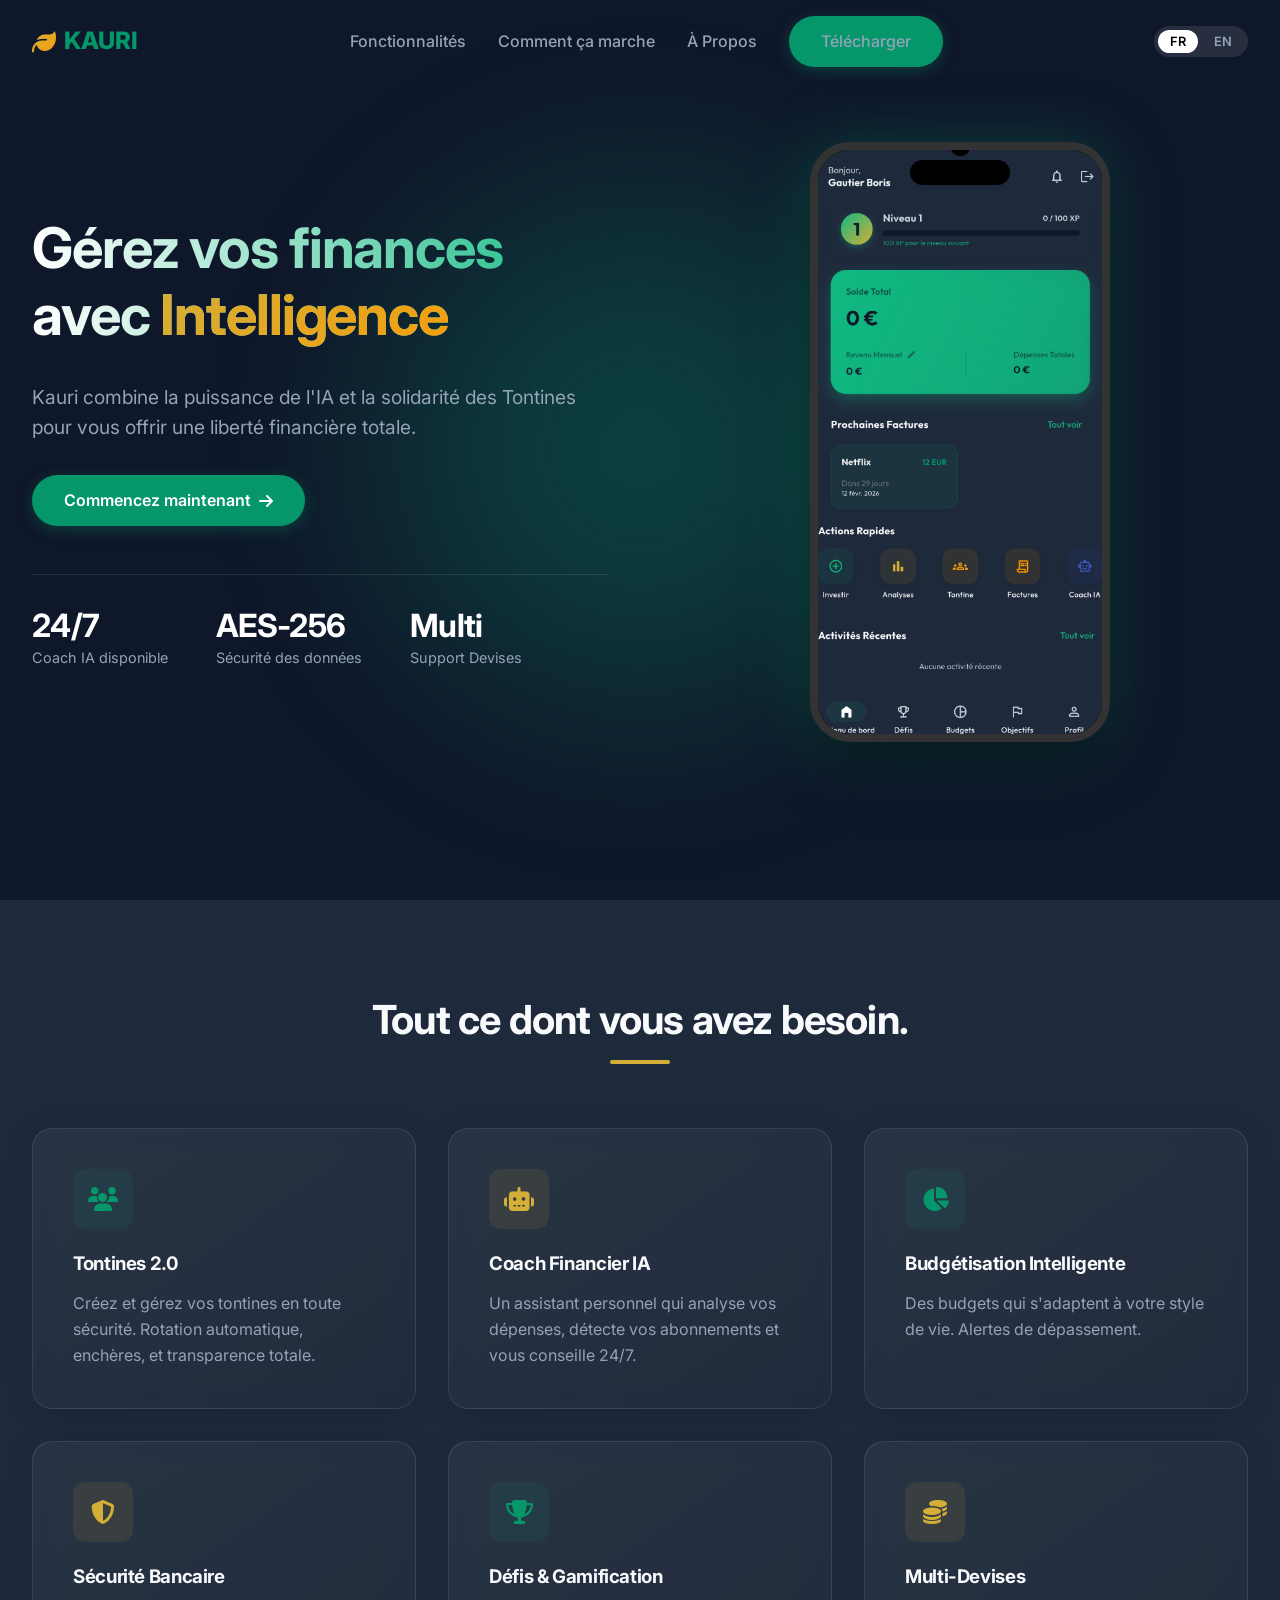
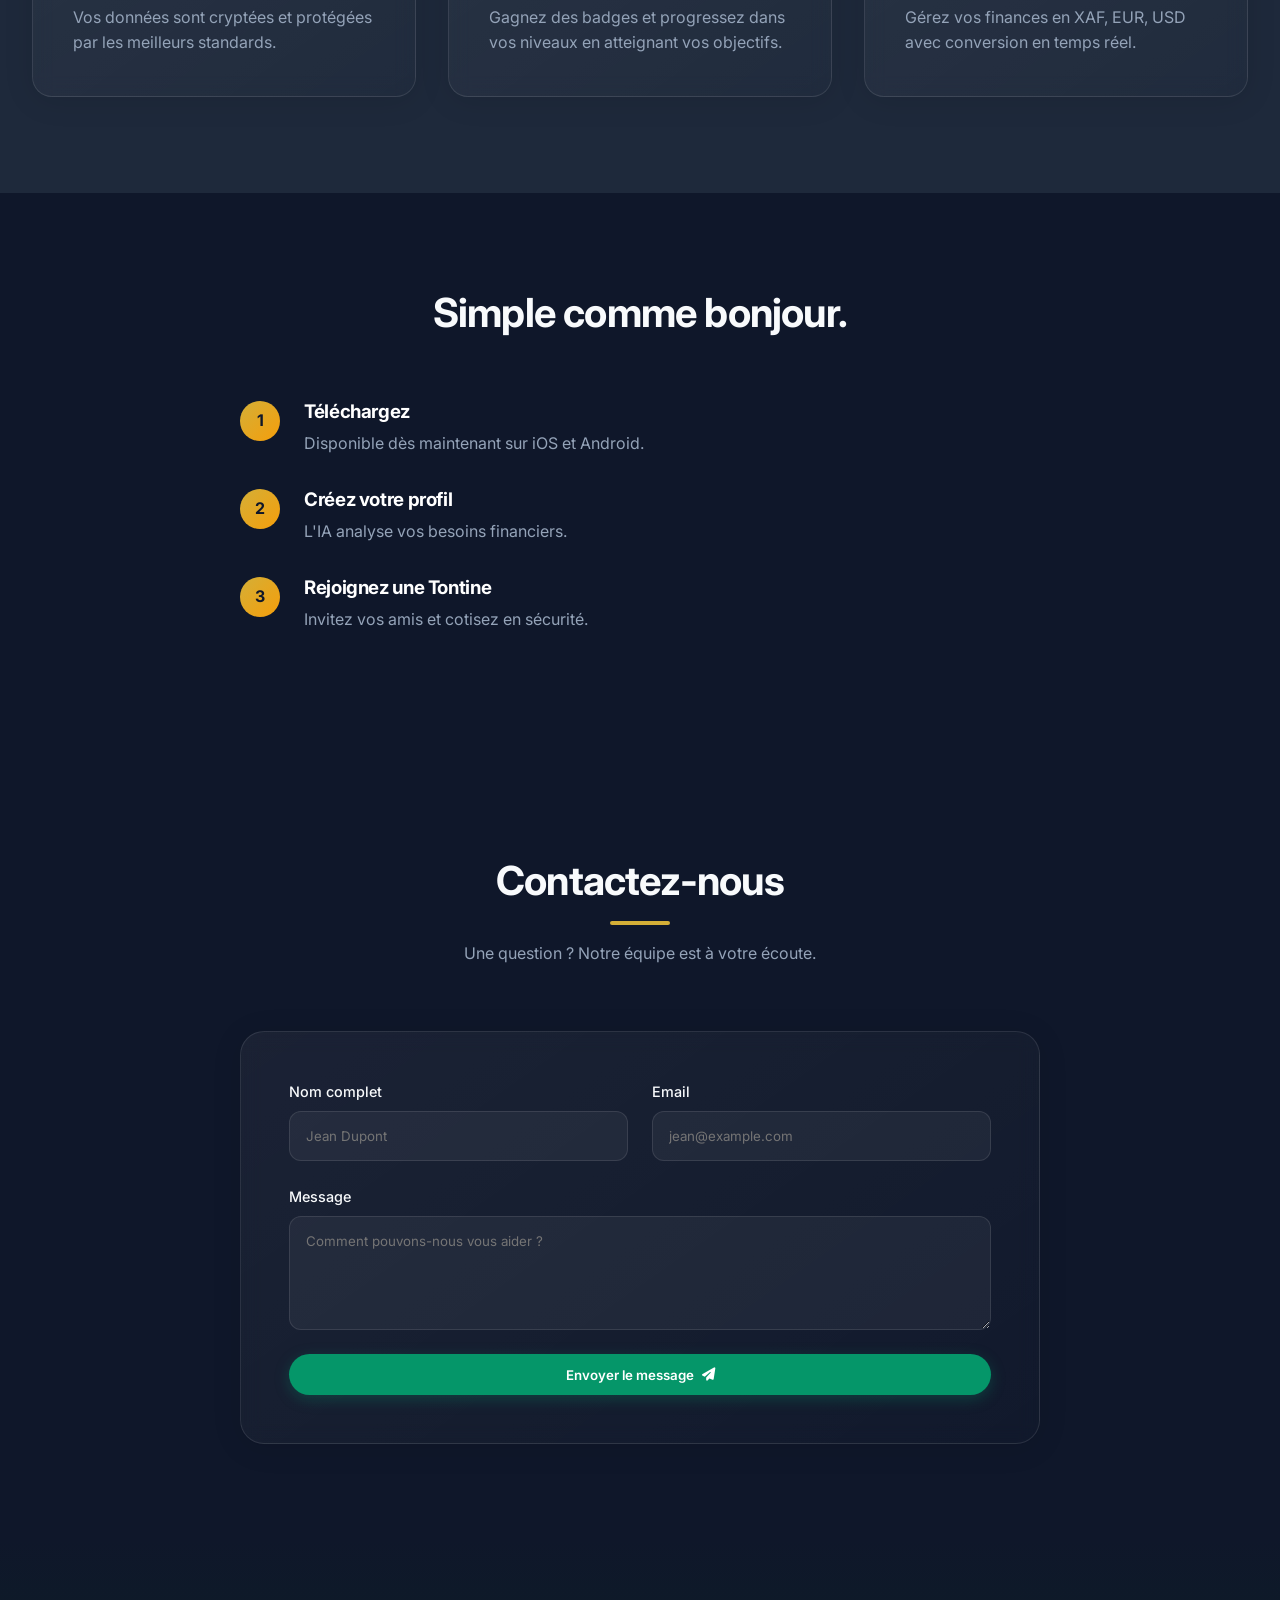
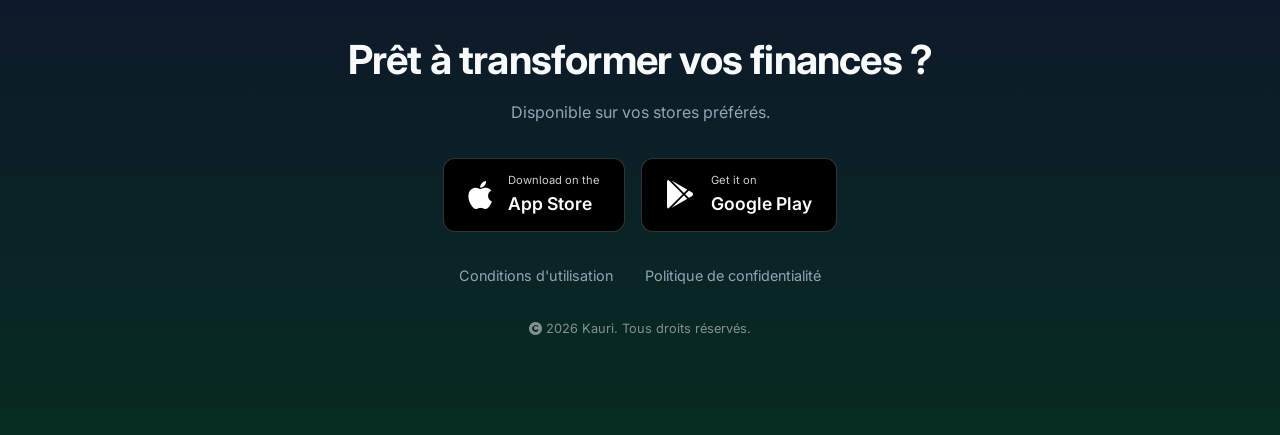
==== commit 792acde8: "Update website form" ====
--- a/index.html
+++ b/index.html
@@ -59,6 +59,9 @@
                 <button class="lang-btn active" data-lang="fr">FR</button>
                 <button class="lang-btn" data-lang="en">EN</button>
             </div>
+            <button class="mobile-menu-toggle" aria-label="Toggle menu">
+                <i class="fas fa-bars"></i>
+            </button>
         </div>
     </nav>
 
@@ -223,6 +226,45 @@
         </div>
     </section>
 
+    <!-- Contact Section -->
+    <section id="contact" style="background: var(--bg-dark);">
+        <div class="container">
+            <div style="text-align: center; margin-bottom: 4rem;" class="fade-in-up">
+                <h2 data-i18n="contact.title">Contactez-nous</h2>
+                <div
+                    style="width: 60px; height: 4px; background: var(--secondary); margin: 1rem auto; border-radius: 2px;">
+                </div>
+                <p style="color: var(--text-muted); max-width: 600px; margin: 0 auto;" data-i18n="contact.subtitle">Une
+                    question ? Un projet ? Notre équipe est à votre écoute.</p>
+            </div>
+
+            <div class="contact-container glass fade-in-up">
+                <form id="contact-form" class="contact-form">
+                    <div class="form-grid">
+                        <div class="form-group">
+                            <label for="name" data-i18n="contact.nameLabel">Nom complet</label>
+                            <input type="text" id="name" name="name" required data-i18n="contact.namePlaceholder">
+                        </div>
+                        <div class="form-group">
+                            <label for="email" data-i18n="contact.emailLabel">Email</label>
+                            <input type="email" id="email" name="email" required data-i18n="contact.emailPlaceholder">
+                        </div>
+                    </div>
+                    <div class="form-group">
+                        <label for="message" data-i18n="contact.messageLabel">Message</label>
+                        <textarea id="message" name="message" rows="5" required
+                            data-i18n="contact.messagePlaceholder"></textarea>
+                    </div>
+                    <button type="submit" class="btn btn-primary" style="width: 100%; justify-content: center;">
+                        <span data-i18n="contact.submitBtn">Envoyer le message</span>
+                        <i class="fas fa-paper-plane"></i>
+                    </button>
+                    <div id="form-status" class="form-status"></div>
+                </form>
+            </div>
+        </div>
+    </section>
+
     <!-- Download Section -->
     <section id="download" class="download-section">
         <div class="container fade-in-up">
--- a/styles.css
+++ b/styles.css
@@ -219,6 +219,16 @@
     color: white;
 }
 
+.mobile-menu-toggle {
+    display: none;
+    background: transparent;
+    border: none;
+    color: white;
+    font-size: 1.5rem;
+    cursor: pointer;
+    z-index: 1001;
+}
+
 /* Hero Section */
 .hero {
     min-height: 100vh;
@@ -756,10 +766,115 @@
 
     .nav-links {
         display: none;
-    }
-
-    /* Add hamburger later if needed */
+        position: fixed;
+        top: 0;
+        left: 0;
+        width: 100%;
+        height: 100vh;
+        background: var(--bg-dark);
+        flex-direction: column;
+        justify-content: center;
+        align-items: center;
+        gap: 3rem;
+        z-index: 1000;
+    }
+
+    .nav-links.active {
+        display: flex;
+    }
+
+    .nav-links a {
+        font-size: 1.5rem;
+        color: white;
+    }
+
+    .mobile-menu-toggle {
+        display: block;
+    }
+
     .hero-image-container {
         margin-top: 2rem;
     }
+}
+
+/* Contact Form */
+.contact-container {
+    max-width: 800px;
+    margin: 0 auto;
+    padding: 3rem;
+    border-radius: 24px;
+}
+
+.contact-form {
+    display: flex;
+    flex-direction: column;
+    gap: 1.5rem;
+}
+
+.form-grid {
+    display: grid;
+    grid-template-columns: 1fr 1fr;
+    gap: 1.5rem;
+}
+
+.form-group {
+    display: flex;
+    flex-direction: column;
+    gap: 0.5rem;
+}
+
+.form-group label {
+    font-size: 0.9rem;
+    font-weight: 500;
+    color: var(--text-main);
+}
+
+.form-group input,
+.form-group textarea {
+    padding: 1rem;
+    background: rgba(255, 255, 255, 0.05);
+    border: 1px solid rgba(255, 255, 255, 0.1);
+    border-radius: 12px;
+    color: white;
+    font-family: inherit;
+    transition: all 0.3s;
+}
+
+.form-group input:focus,
+.form-group textarea:focus {
+    outline: none;
+    border-color: var(--primary);
+    background: rgba(255, 255, 255, 0.08);
+}
+
+.form-status {
+    margin-top: 1rem;
+    padding: 1rem;
+    border-radius: 12px;
+    text-align: center;
+    display: none;
+}
+
+.form-status.success {
+    display: block;
+    background: rgba(5, 150, 105, 0.1);
+    color: #10B981;
+    border: 1px solid rgba(5, 150, 105, 0.2);
+}
+
+.form-status.error {
+    display: block;
+    background: rgba(239, 68, 68, 0.1);
+    color: #EF4444;
+    border: 1px solid rgba(239, 68, 68, 0.2);
+}
+
+@media (max-width: 640px) {
+    .form-grid {
+        grid-template-columns: 1fr;
+    }
+
+    .contact-container {
+        padding: 1.5rem;
+    }
 }
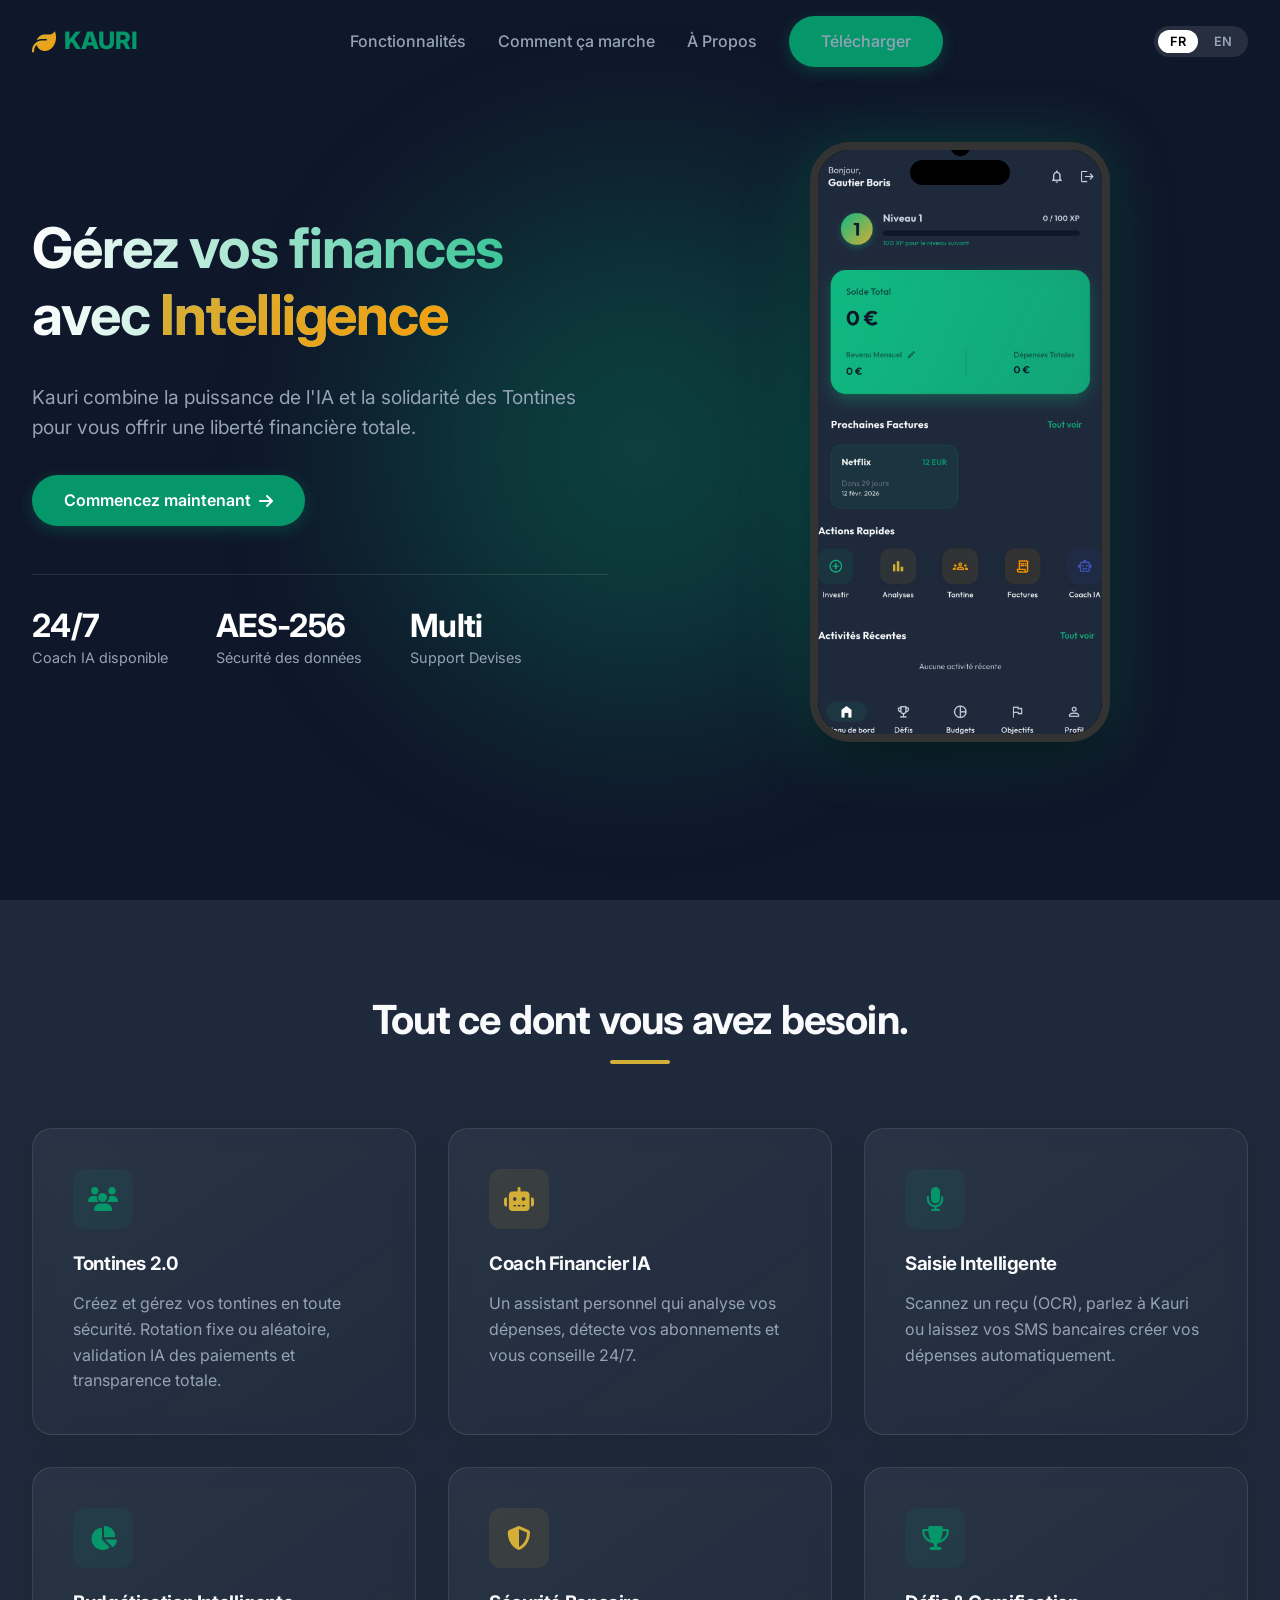
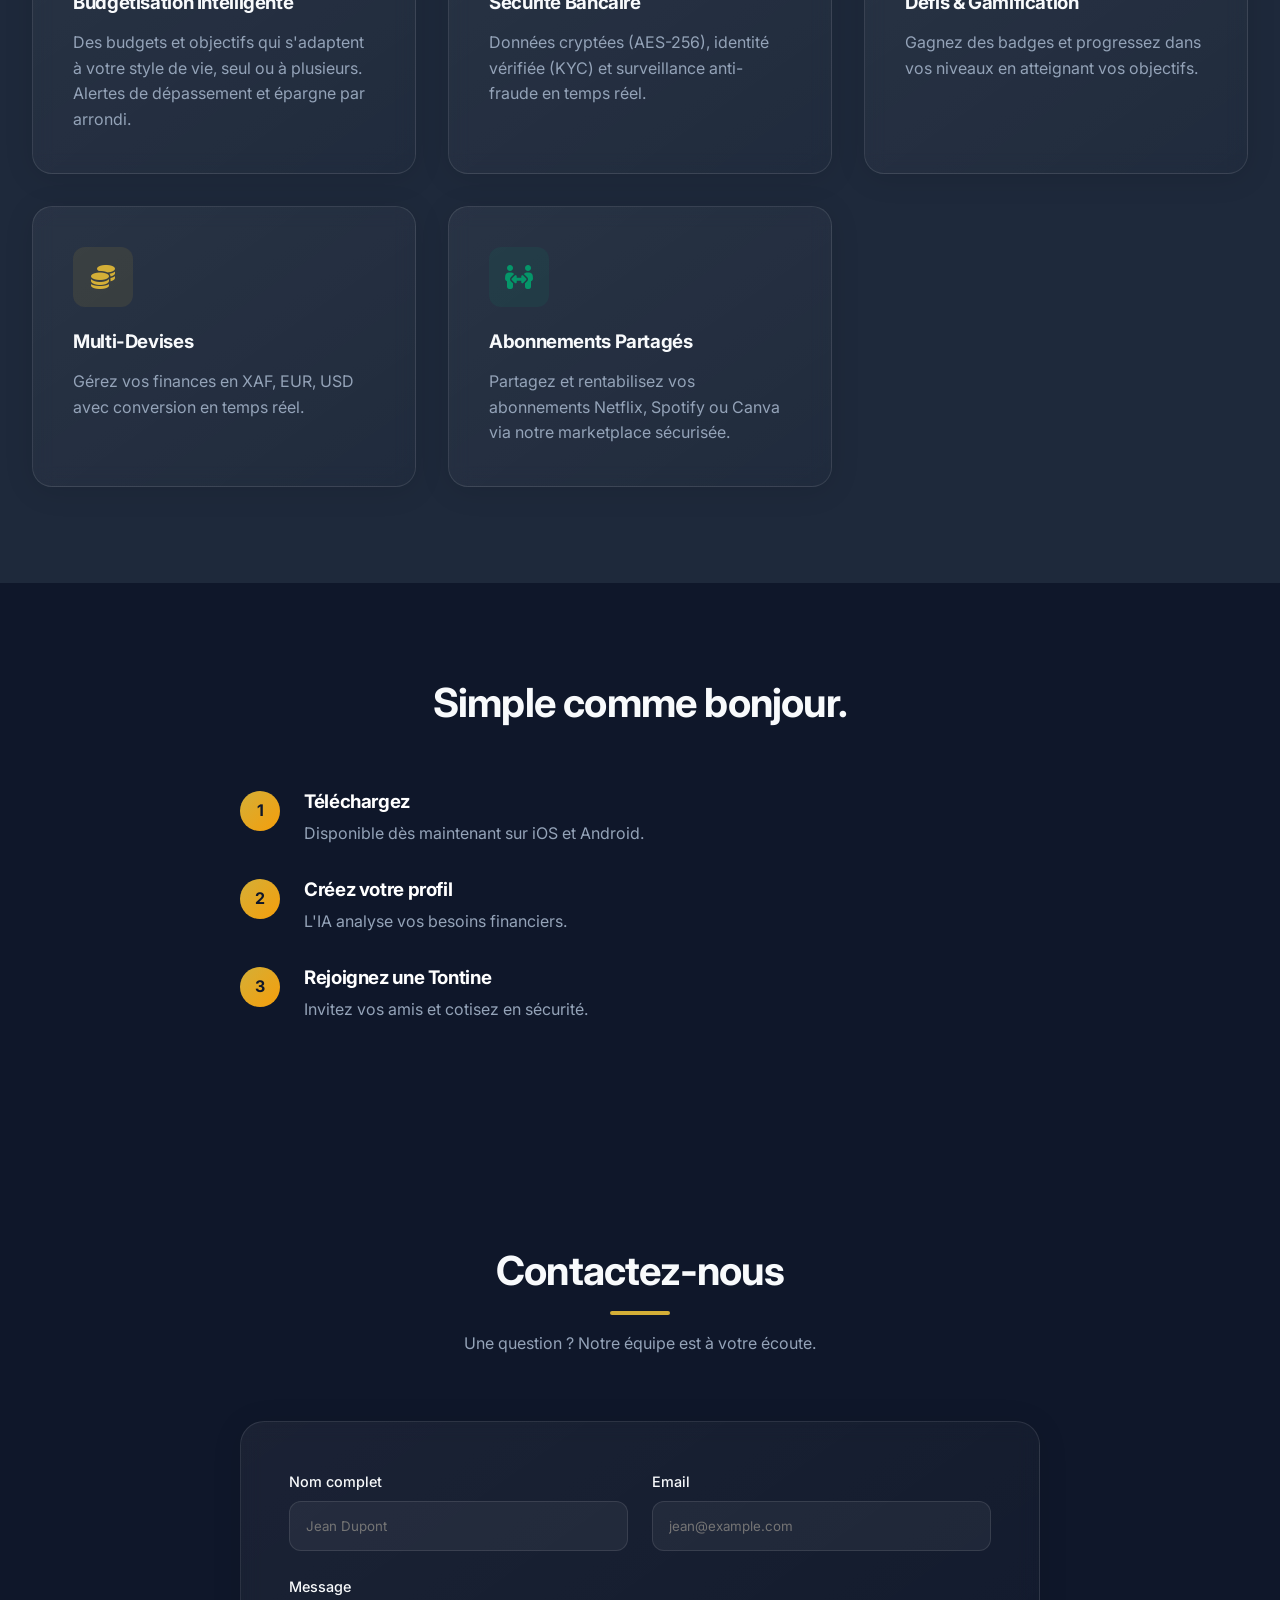
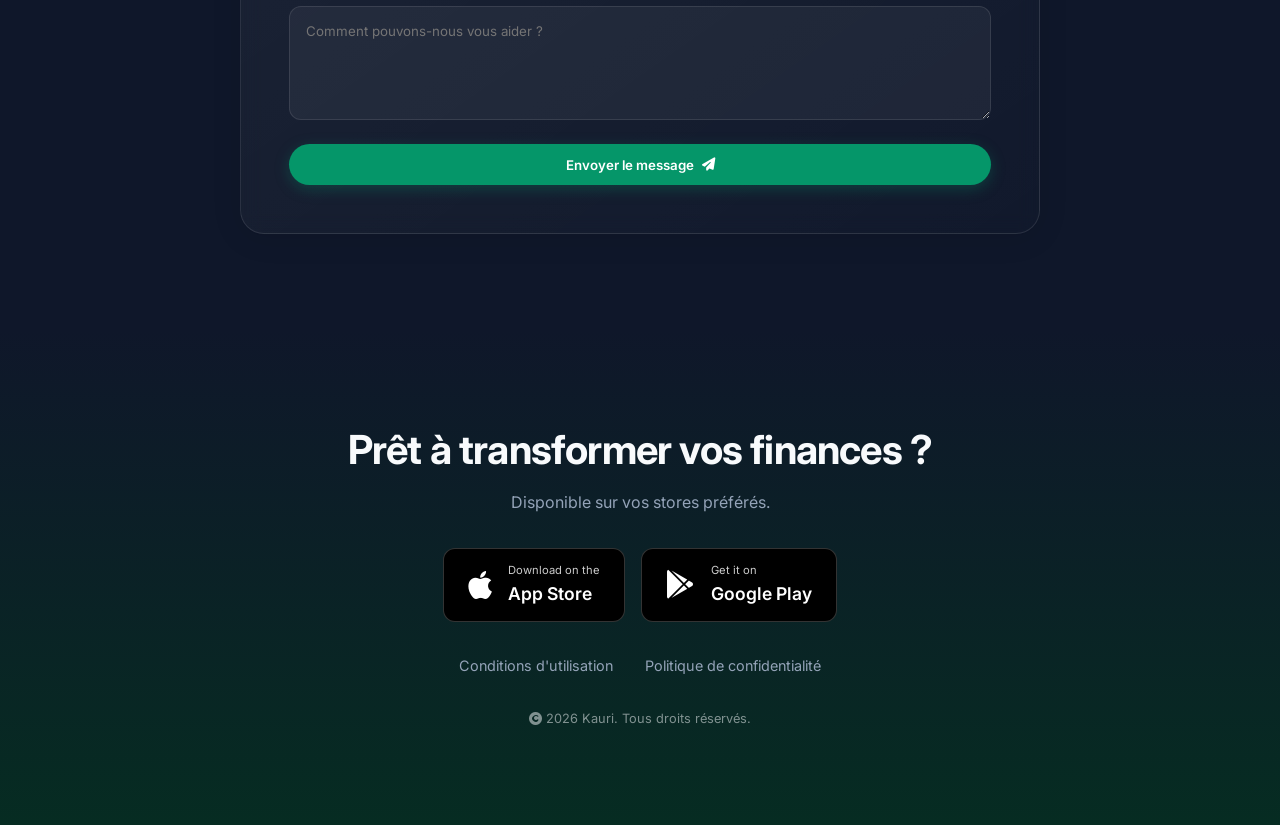
==== commit 54bbd9be: "feat: add Reseller Hub documentation and implement Docker-based deployment pipeline" ====
--- a/index.html
+++ b/index.html
@@ -128,8 +128,8 @@
                     </div>
                     <h3 data-i18n="features.tontineTitle">Tontines 2.0</h3>
                     <p style="color: var(--text-muted); margin-top: 1rem;" data-i18n="features.tontineDesc">
-                        Créez et gérez vos tontines en toute sécurité. Rotation automatique, enchères, et transparence
-                        totale.
+                        Créez et gérez vos tontines en toute sécurité. Rotation fixe ou aléatoire, validation IA des
+                        paiements et transparence totale.
                     </p>
                 </div>
 
@@ -145,28 +145,41 @@
                 </div>
 
                 <!-- Feature 3 -->
+                <div class="feature-card glass fade-in-up" style="transition-delay: 0.15s;">
+                    <div class="icon-box">
+                        <i class="fas fa-microphone"></i>
+                    </div>
+                    <h3 data-i18n="features.smartCaptureTitle">Saisie Intelligente</h3>
+                    <p style="color: var(--text-muted); margin-top: 1rem;" data-i18n="features.smartCaptureDesc">
+                        Scannez un reçu (OCR), parlez à Kauri ou laissez vos SMS bancaires créer vos dépenses
+                        automatiquement.
+                    </p>
+                </div>
+
+                <!-- Feature 4 -->
                 <div class="feature-card glass fade-in-up" style="transition-delay: 0.2s;">
                     <div class="icon-box">
                         <i class="fas fa-chart-pie"></i>
                     </div>
                     <h3 data-i18n="features.budgetTitle">Budgétisation Intelligente</h3>
                     <p style="color: var(--text-muted); margin-top: 1rem;" data-i18n="features.budgetDesc">
-                        Des budgets qui s'adaptent à votre style de vie. Alertes de dépassement et catégorisation auto.
-                    </p>
-                </div>
-
-                <!-- Feature 4 -->
+                        Des budgets et objectifs qui s'adaptent à votre style de vie, seul ou à plusieurs. Alertes de
+                        dépassement et épargne par arrondi.
+                    </p>
+                </div>
+
+                <!-- Feature 5 -->
                 <div class="feature-card glass fade-in-up" style="transition-delay: 0.3s;">
                     <div class="icon-box gold">
                         <i class="fas fa-shield-alt"></i>
                     </div>
                     <h3 data-i18n="features.securityTitle">Sécurité Bancaire</h3>
                     <p style="color: var(--text-muted); margin-top: 1rem;" data-i18n="features.securityDesc">
-                        Vos données sont cryptées et protégées par les meilleurs standards de l'industrie.
-                    </p>
-                </div>
-
-                <!-- Feature 5 -->
+                        Données cryptées (AES-256), identité vérifiée (KYC) et surveillance anti-fraude en temps réel.
+                    </p>
+                </div>
+
+                <!-- Feature 6 -->
                 <div class="feature-card glass fade-in-up" style="transition-delay: 0.4s;">
                     <div class="icon-box">
                         <i class="fas fa-trophy"></i>
@@ -177,7 +190,7 @@
                     </p>
                 </div>
 
-                <!-- Feature 6 -->
+                <!-- Feature 7 -->
                 <div class="feature-card glass fade-in-up" style="transition-delay: 0.5s;">
                     <div class="icon-box gold">
                         <i class="fas fa-coins"></i>
@@ -185,6 +198,18 @@
                     <h3 data-i18n="features.multiCurrencyTitle">Multi-Devises</h3>
                     <p style="color: var(--text-muted); margin-top: 1rem;" data-i18n="features.multiCurrencyDesc">
                         Gérez vos finances en XAF, EUR, USD avec conversion en temps réel.
+                    </p>
+                </div>
+
+                <!-- Feature 8 -->
+                <div class="feature-card glass fade-in-up" style="transition-delay: 0.6s;">
+                    <div class="icon-box">
+                        <i class="fas fa-people-arrows"></i>
+                    </div>
+                    <h3 data-i18n="features.resellerTitle">Abonnements Partagés</h3>
+                    <p style="color: var(--text-muted); margin-top: 1rem;" data-i18n="features.resellerDesc">
+                        Partagez et rentabilisez vos abonnements Netflix, Spotify ou Canva via notre marketplace
+                        sécurisée.
                     </p>
                 </div>
             </div>
@@ -260,6 +285,9 @@
                         <i class="fas fa-paper-plane"></i>
                     </button>
                     <div id="form-status" class="form-status"></div>
+                    <div id="loading-bar-container" class="loading-bar-container">
+                        <div class="loading-bar"></div>
+                    </div>
                 </form>
             </div>
         </div>
--- a/styles.css
+++ b/styles.css
@@ -877,4 +877,39 @@
     .contact-container {
         padding: 1.5rem;
     }
+}
+
+/* Loading Bar */
+.loading-bar-container {
+    width: 100%;
+    height: 4px;
+    background: rgba(255, 255, 255, 0.05);
+    border-radius: 2px;
+    margin-top: 1rem;
+    overflow: hidden;
+    display: none;
+}
+
+.loading-bar {
+    width: 30%;
+    height: 100%;
+    background: var(--gradient-gold);
+    border-radius: 2px;
+    animation: loading 1.5s infinite ease-in-out;
+}
+
+@keyframes loading {
+    0% {
+        transform: translateX(-100%);
+    }
+
+    100% {
+        transform: translateX(350%);
+    }
+}
+
+.btn:disabled {
+    opacity: 0.6;
+    cursor: not-allowed;
+    transform: none !important;
 }
